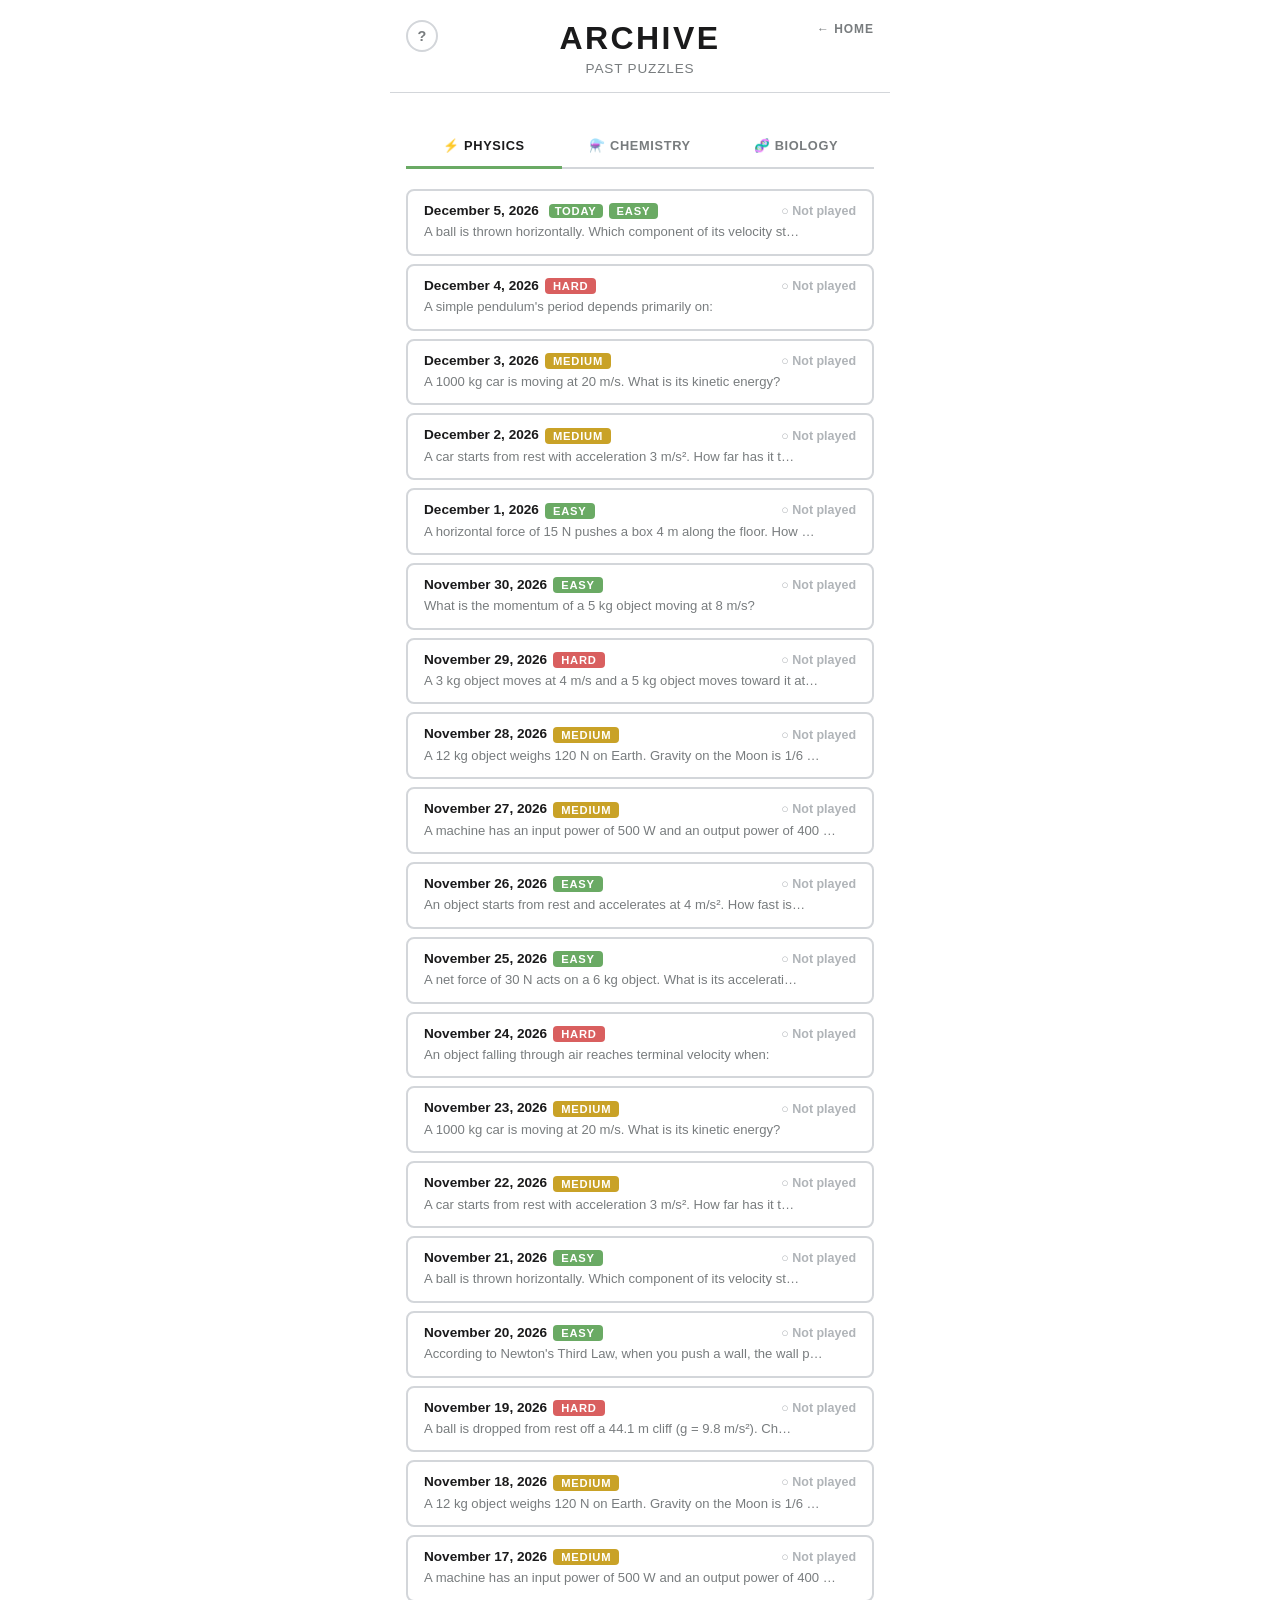
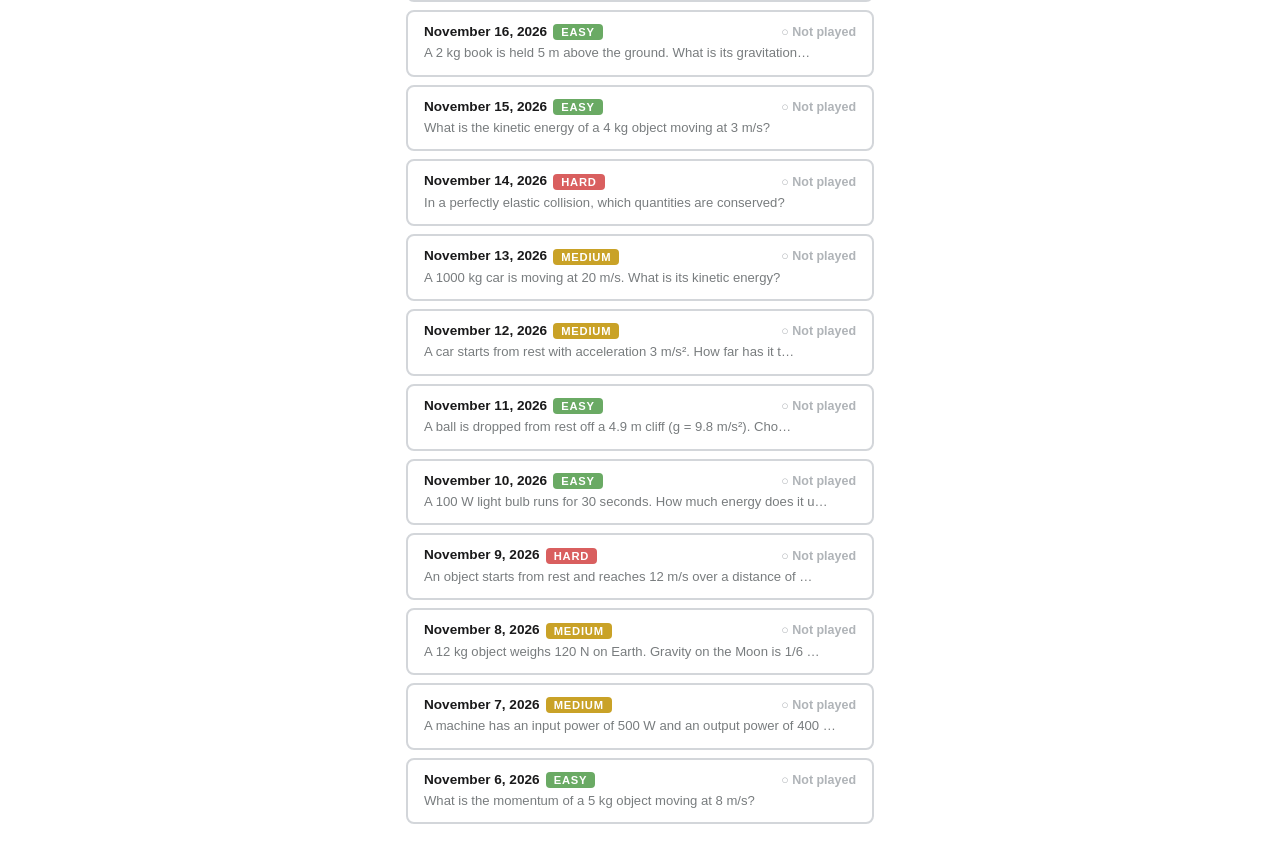
==== archive.html @ 506bbdcb "Initial commit" ====
<!DOCTYPE html>
<html lang="en">
<head>
  <meta charset="UTF-8">
  <meta name="viewport" content="width=device-width, initial-scale=1.0">
  <title>Archive — DailySurdle</title>
  <meta name="description" content="Browse and replay the past 30 days of DailySurdle puzzles across physics, chemistry, and biology.">

  <!-- Open Graph -->
  <meta property="og:type" content="website">
  <meta property="og:url" content="https://dailysurdle.netlify.app/archive.html">
  <meta property="og:title" content="Archive — DailySurdle">
  <meta property="og:description" content="Browse and replay the past 30 days of DailySurdle puzzles across physics, chemistry, and biology.">
  <meta property="og:image" content="https://dailysurdle.netlify.app/og-image.svg">

  <!-- Twitter Card -->
  <meta name="twitter:card" content="summary_large_image">
  <meta name="twitter:title" content="Archive — DailySurdle">
  <meta name="twitter:description" content="Browse and replay the past 30 days of DailySurdle puzzles across physics, chemistry, and biology.">
  <meta name="twitter:image" content="https://dailysurdle.netlify.app/og-image.svg">

  <link rel="icon" href="favicon.svg" type="image/svg+xml">
  <link rel="stylesheet" href="style.css?v=4">
</head>
<body>
  <header>
    <button class="how-to-play-btn" id="htp-btn" aria-label="How to play">?</button>
    <a href="index.html" class="header-archive-link">← Home</a>
    <h1>Archive</h1>
    <p class="subtitle">Past Puzzles</p>
  </header>

  <main>
    <div class="tabs">
      <button class="tab active" data-subject="physics">⚡ Physics</button>
      <button class="tab" data-subject="chemistry">⚗️ Chemistry</button>
      <button class="tab" data-subject="biology">🧬 Biology</button>
    </div>

    <ul id="archive-list" class="archive-list"></ul>
  </main>

  <!-- Replay modal -->
  <div id="puzzle-modal" class="modal-backdrop">
    <div class="modal" role="dialog" aria-modal="true">
      <div class="modal-header">
        <span id="modal-date" class="modal-date-label"></span>
        <button id="modal-close" class="modal-close" aria-label="Close">✕</button>
      </div>
      <p id="question"></p>
      <div id="diagram-area" hidden></div>
      <div id="simulation-area" hidden></div>
      <div id="options"></div>
      <button id="hint-btn" class="hint-btn">Show Hint (1/3)</button>
      <div id="hint-box" class="hint-box" hidden></div>
      <div id="diagram-labels" hidden></div>
      <button id="submit-btn">Submit Answer</button>
      <div id="result" hidden></div>
    </div>
  </div>

  <div id="htp-modal" class="modal-backdrop" role="dialog" aria-modal="true" aria-label="How to play">
    <div class="modal">
      <div class="modal-header">
        <span class="modal-date-label">How to Play</span>
        <button id="htp-close" class="modal-close" aria-label="Close">✕</button>
      </div>
      <div class="htp-section">
        <h3>Daily Puzzles</h3>
        <p>A new physics, chemistry, and biology question unlocks each day at midnight. Solve all three for a full set.</p>
      </div>
      <div class="htp-section">
        <h3>Difficulty</h3>
        <p>Each puzzle is tagged <span class="difficulty-badge difficulty-badge--easy">easy</span>, <span class="difficulty-badge difficulty-badge--medium">medium</span>, or <span class="difficulty-badge difficulty-badge--hard">hard</span> — determined by the date, so it rotates automatically.</p>
      </div>
      <div class="htp-section">
        <h3>Hints</h3>
        <p>Stuck? Use up to 3 progressive hints. Each one narrows in on the answer without giving it away.</p>
      </div>
      <div class="htp-section">
        <h3>Archive</h3>
        <p>Browse and replay the past 30 days of puzzles. Your solved status is saved in your browser.</p>
      </div>
      <div class="htp-section">
        <h3>Example</h3>
        <div class="htp-example">
          <p>What is the chemical formula for water?</p>
          <div class="htp-option">A)  CO₂</div>
          <div class="htp-option htp-option--correct">B)  H₂O ✓</div>
          <div class="htp-option">C)  NaCl</div>
          <div class="htp-option">D)  O₂</div>
        </div>
      </div>
    </div>
  </div>

  <script src="physics-data.js?v=3"></script>
  <script src="chemistry-data.js?v=3"></script>
  <script src="biology-data.js?v=3"></script>
  <script src="archive.js?v=3"></script>
</body>
</html>
---- style.css ----
*, *::before, *::after {
  box-sizing: border-box;
  margin: 0;
  padding: 0;
}

body {
  font-family: 'Clear Sans', 'Helvetica Neue', Arial, sans-serif;
  background: #fff;
  color: #1a1a1b;
  min-height: 100vh;
  display: flex;
  flex-direction: column;
  align-items: center;
}

header {
  position: relative;
  width: 100%;
  max-width: 500px;
  padding: 20px 16px 16px;
  border-bottom: 1px solid #d3d6da;
  text-align: center;
}

h1 {
  font-size: 2rem;
  font-weight: 700;
  letter-spacing: 0.15rem;
  text-transform: uppercase;
}

.subtitle {
  font-size: 0.85rem;
  color: #787c7e;
  margin-top: 4px;
  letter-spacing: 0.05rem;
  text-transform: uppercase;
}

main {
  width: 100%;
  max-width: 500px;
  padding: 32px 16px;
}

.game-container {
  display: flex;
  flex-direction: column;
  gap: 16px;
}

#question {
  font-size: 1.1rem;
  font-weight: 600;
  line-height: 1.5;
  color: #1a1a1b;
}

#options {
  display: flex;
  flex-direction: column;
  gap: 10px;
}

.option-label {
  display: flex;
  align-items: center;
  gap: 12px;
  padding: 14px 18px;
  border: 2px solid #d3d6da;
  border-radius: 8px;
  cursor: pointer;
  font-size: 1rem;
  transition: border-color 0.1s, background 0.1s;
  user-select: none;
}

.option-label:hover {
  border-color: #878a8c;
}

.option-label input[type="radio"] {
  accent-color: #6aaa64;
  width: 18px;
  height: 18px;
  cursor: pointer;
  flex-shrink: 0;
}

.option-label.selected {
  border-color: #6aaa64;
  background: #f0faf0;
}

.option-label.disabled {
  cursor: default;
  opacity: 0.75;
}

.option-label.disabled:hover {
  border-color: #d3d6da;
}

.option-label.disabled.selected {
  border-color: #6aaa64;
}

#submit-btn {
  width: 100%;
  padding: 16px;
  background: #6aaa64;
  color: #fff;
  font-size: 1rem;
  font-weight: 700;
  letter-spacing: 0.05rem;
  border: none;
  border-radius: 8px;
  cursor: pointer;
  transition: background 0.1s;
  text-transform: uppercase;
}

#submit-btn:hover {
  background: #538d4e;
}

#submit-btn:disabled {
  background: #d3d6da;
  cursor: default;
}

#result {
  text-align: center;
  font-size: 1.1rem;
  font-weight: 700;
  padding: 16px;
  border-radius: 8px;
  letter-spacing: 0.03rem;
}

#result.correct {
  background: #f0faf0;
  color: #538d4e;
  border: 2px solid #6aaa64;
}

#result.wrong {
  background: #fafafa;
  color: #787c7e;
  border: 2px solid #d3d6da;
}

#result.solved {
  background: #f0faf0;
  color: #538d4e;
  border: 2px solid #6aaa64;
  display: flex;
  flex-direction: column;
  gap: 4px;
}

.solved-sub {
  font-size: 0.9rem;
  font-weight: 400;
  color: #538d4e;
}

.solved-countdown {
  font-size: 0.8rem;
  font-weight: 400;
  color: #787c7e;
  margin-top: 4px;
}

/* Landing page — wider layout */
body.home-page header,
body.home-page main {
  max-width: 800px;
}

.games-grid {
  display: grid;
  grid-template-columns: repeat(3, 1fr);
  gap: 16px;
}

@media (max-width: 560px) {
  .games-grid {
    grid-template-columns: 1fr;
  }
}

.game-tile {
  display: flex;
  flex-direction: column;
  align-items: center;
  text-align: center;
  gap: 10px;
  padding: 28px 16px 20px;
  border: 2px solid #d3d6da;
  border-radius: 8px;
  transition: border-color 0.1s;
}

.game-tile:hover {
  border-color: #878a8c;
}

.game-tile-icon {
  font-size: 2.4rem;
  line-height: 1;
}

.game-tile-info {
  flex: 1;
}

.game-tile h2 {
  font-size: 0.95rem;
  font-weight: 700;
  letter-spacing: 0.05rem;
  text-transform: uppercase;
}

.game-desc {
  font-size: 0.75rem;
  color: #787c7e;
  margin-top: 4px;
  text-transform: uppercase;
  letter-spacing: 0.04rem;
}

.play-btn {
  display: block;
  width: 100%;
  padding: 10px 0;
  background: #6aaa64;
  color: #fff;
  font-size: 0.9rem;
  font-weight: 700;
  letter-spacing: 0.05rem;
  border-radius: 8px;
  text-decoration: none;
  text-align: center;
  text-transform: uppercase;
  transition: background 0.1s;
}

.play-btn:hover {
  background: #538d4e;
}

.countdown-label {
  margin-top: 28px;
  text-align: center;
  font-size: 0.85rem;
  color: #787c7e;
  letter-spacing: 0.03rem;
}

#countdown {
  font-weight: 700;
  color: #1a1a1b;
}

/* Back link */
.back-link {
  display: inline-block;
  margin-bottom: 20px;
  font-size: 0.85rem;
  color: #787c7e;
  text-decoration: none;
  letter-spacing: 0.03rem;
}

.back-link:hover {
  color: #1a1a1b;
}

/* Header archive link */
.header-archive-link {
  position: absolute;
  top: 22px;
  right: 16px;
  font-size: 0.75rem;
  font-weight: 700;
  letter-spacing: 0.06rem;
  text-transform: uppercase;
  color: #787c7e;
  text-decoration: none;
  transition: color 0.1s;
}

.header-archive-link:hover {
  color: #1a1a1b;
}

/* Archive tabs */
.tabs {
  display: flex;
  border-bottom: 2px solid #d3d6da;
  margin-bottom: 20px;
}

.tab {
  flex: 1;
  padding: 10px 6px;
  background: none;
  border: none;
  border-bottom: 3px solid transparent;
  margin-bottom: -2px;
  font-family: inherit;
  font-size: 0.8rem;
  font-weight: 700;
  letter-spacing: 0.04rem;
  text-transform: uppercase;
  color: #787c7e;
  cursor: pointer;
  transition: color 0.1s;
}

.tab:hover {
  color: #1a1a1b;
}

.tab.active {
  color: #1a1a1b;
  border-bottom-color: #6aaa64;
}

/* Archive list */
.archive-list {
  list-style: none;
  display: flex;
  flex-direction: column;
  gap: 8px;
}

.archive-item {
  padding: 12px 16px;
  border: 2px solid #d3d6da;
  border-radius: 8px;
  cursor: pointer;
  transition: border-color 0.1s;
}

.archive-item:hover {
  border-color: #878a8c;
}

.archive-item--solved {
  border-color: #b8ddb4;
  background: #f8fdf8;
}

.archive-item-meta {
  display: flex;
  justify-content: space-between;
  align-items: center;
  margin-bottom: 4px;
}

.archive-date {
  font-size: 0.85rem;
  font-weight: 700;
  color: #1a1a1b;
}

.archive-today {
  display: inline-block;
  font-size: 0.7rem;
  font-weight: 700;
  text-transform: uppercase;
  letter-spacing: 0.05rem;
  background: #6aaa64;
  color: #fff;
  padding: 1px 6px;
  border-radius: 4px;
  margin-left: 6px;
  vertical-align: middle;
}

.archive-status {
  font-size: 0.78rem;
  font-weight: 600;
  white-space: nowrap;
}

.archive-status--solved {
  color: #538d4e;
}

.archive-status--unsolved {
  color: #b0b4b8;
}

.archive-preview {
  font-size: 0.82rem;
  color: #787c7e;
  line-height: 1.4;
}

/* Modal */
.modal-backdrop {
  display: none;
  position: fixed;
  inset: 0;
  background: rgba(0, 0, 0, 0.45);
  align-items: center;
  justify-content: center;
  z-index: 100;
  padding: 16px;
}

.modal-backdrop.is-open {
  display: flex;
}

.modal {
  background: #fff;
  border-radius: 12px;
  width: 100%;
  max-width: 480px;
  max-height: 90vh;
  overflow-y: auto;
  padding: 24px;
}

.modal-header {
  display: flex;
  justify-content: space-between;
  align-items: center;
  margin-bottom: 20px;
}

.modal-date-label {
  font-size: 0.8rem;
  font-weight: 700;
  color: #787c7e;
  text-transform: uppercase;
  letter-spacing: 0.06rem;
}

.modal-close {
  background: none;
  border: none;
  font-size: 1rem;
  cursor: pointer;
  color: #787c7e;
  padding: 4px 8px;
  border-radius: 4px;
  transition: color 0.1s;
  line-height: 1;
}

.modal-close:hover {
  color: #1a1a1b;
}

/* Diagram area */
#diagram-area {
  border-radius: 10px;
  overflow: hidden;
}

/* Diagram label rows */
#diagram-labels {
  display: flex;
  flex-direction: column;
  gap: 8px;
}

.diagram-label-row {
  display: flex;
  align-items: center;
  gap: 10px;
  padding: 8px 12px;
  border: 2px solid #d3d6da;
  border-radius: 8px;
  transition: border-color 0.15s, background 0.15s;
}

.diagram-label-row.correct {
  border-color: #6aaa64;
  background: #f0faf0;
}

.diagram-label-row.wrong {
  border-color: #e07b7b;
  background: #fff5f5;
}

.diagram-label-num {
  display: flex;
  align-items: center;
  justify-content: center;
  width: 28px;
  height: 28px;
  border-radius: 50%;
  background: #6aaa64;
  color: #fff;
  font-size: 0.85rem;
  font-weight: 700;
  flex-shrink: 0;
}

.diagram-select {
  flex: 1;
  padding: 6px 10px;
  font-family: inherit;
  font-size: 0.92rem;
  color: #1a1a1b;
  border: 1.5px solid #d3d6da;
  border-radius: 6px;
  background: #fff;
  cursor: pointer;
  appearance: auto;
  transition: border-color 0.1s;
}

.diagram-select:focus {
  outline: none;
  border-color: #6aaa64;
}

.diagram-select:disabled {
  background: #f5f5f5;
  cursor: default;
  color: #555;
}

/* Hint button */
.hint-btn[hidden] { display: none; }
.hint-btn {
  width: 100%;
  padding: 11px 16px;
  background: #f7f7f8;
  color: #787c7e;
  font-family: inherit;
  font-size: 0.82rem;
  font-weight: 600;
  border: 1px solid #e8e8ea;
  border-radius: 8px;
  cursor: pointer;
  text-align: center;
  transition: background 0.15s, color 0.15s;
}

.hint-btn:hover:not(:disabled) {
  background: #efefef;
  color: #444;
}

.hint-btn:disabled {
  color: #c0c4c8;
  cursor: default;
}

/* Hint box */
.hint-box[hidden] { display: none; }
.hint-box {
  background: #f7f7f8;
  border-radius: 8px;
  padding: 14px 16px;
  display: flex;
  flex-direction: column;
  gap: 8px;
  font-size: 0.88rem;
  color: #555;
  line-height: 1.6;
}

.hint-box strong {
  color: #333;
}

/* Simulation area */
#simulation-area {
  display: flex;
  flex-direction: column;
  gap: 12px;
}

#simulation-area[hidden] { display: none; }

.sim-controls {
  display: flex;
  align-items: center;
  gap: 10px;
}

.sim-ctrl-label {
  font-size: 0.82rem;
  font-weight: 600;
  color: #787c7e;
  white-space: nowrap;
}

.sim-select {
  padding: 6px 10px;
  font-family: inherit;
  font-size: 0.9rem;
  color: #1a1a1b;
  border: 1.5px solid #d3d6da;
  border-radius: 6px;
  background: #fff;
  cursor: pointer;
  appearance: auto;
  transition: border-color 0.1s;
}

.sim-select:focus {
  outline: none;
  border-color: #6aaa64;
}

.sim-select:disabled {
  background: #f5f5f5;
  cursor: default;
  color: #555;
}

#sim-canvas {
  width: 100%;
  display: block;
  border-radius: 10px;
  overflow: hidden;
}

.sim-predict-row {
  display: flex;
  align-items: center;
  gap: 10px;
  flex-wrap: wrap;
}

.sim-input-wrap {
  display: flex;
  align-items: center;
  gap: 6px;
}

.sim-input {
  width: 90px;
  padding: 8px 10px;
  font-family: inherit;
  font-size: 1rem;
  font-weight: 600;
  color: #1a1a1b;
  border: 2px solid #d3d6da;
  border-radius: 6px;
  text-align: center;
  transition: border-color 0.1s;
}

.sim-input:focus {
  outline: none;
  border-color: #6aaa64;
}

.sim-input:disabled {
  background: #f5f5f5;
  color: #555;
  cursor: default;
}

.sim-unit {
  font-size: 0.85rem;
  color: #787c7e;
}

/* Difficulty badges */
.difficulty-badge {
  display: inline-block;
  padding: 2px 8px;
  border-radius: 4px;
  font-size: 0.7rem;
  font-weight: 700;
  letter-spacing: 0.05rem;
  text-transform: uppercase;
  vertical-align: middle;
  white-space: nowrap;
}

.difficulty-badge--easy   { background: #6aaa64; color: #fff; }
.difficulty-badge--medium { background: #c9a227; color: #fff; }
.difficulty-badge--hard   { background: #d95f5f; color: #fff; }

.game-tile-difficulty {
  margin-top: 2px;
}

.archive-difficulty {
  margin-left: 6px;
}

.modal-difficulty {
  margin-left: 8px;
  vertical-align: middle;
}

/* Learn More */
.learn-more-btn {
  align-self: stretch;
  margin-top: 6px;
  padding: 9px 14px;
  background: none;
  color: #538d4e;
  font-family: inherit;
  font-size: 0.82rem;
  font-weight: 700;
  letter-spacing: 0.04rem;
  border: 1.5px solid #b8ddb4;
  border-radius: 7px;
  cursor: pointer;
  text-align: center;
  transition: background 0.12s, border-color 0.12s;
}

.learn-more-btn:hover {
  background: #f0faf0;
  border-color: #6aaa64;
}

.learn-more-panel {
  margin-top: 4px;
  padding: 14px 16px;
  background: #f8fdf8;
  border: 1.5px solid #b8ddb4;
  border-radius: 8px;
  display: flex;
  flex-direction: column;
  gap: 10px;
  text-align: left;
}

.learn-more-panel[hidden] { display: none; }

.learn-more-panel p {
  font-size: 0.9rem;
  font-weight: 400 !important;
  color: #2a2a2b !important;
  line-height: 1.65;
  text-align: left;
}

.learn-more-link {
  font-size: 0.82rem;
  font-weight: 700;
  color: #538d4e;
  text-decoration: none;
  letter-spacing: 0.02rem;
}

.learn-more-link:hover {
  text-decoration: underline;
}

/* ===== Animations ===== */
@keyframes fadeIn {
  from { opacity: 0; transform: translateY(6px); }
  to   { opacity: 1; transform: translateY(0); }
}

@keyframes slideDown {
  from { opacity: 0; transform: translateY(-8px); }
  to   { opacity: 1; transform: translateY(0); }
}

@keyframes spin {
  to { transform: rotate(360deg); }
}

/* Page fade-in on load */
main {
  animation: fadeIn 0.28s ease;
}

/* Result fade-in when revealed */
#result:not([hidden]) {
  animation: fadeIn 0.22s ease;
}

/* Hint slide-down when revealed */
.hint-box:not([hidden]) {
  animation: slideDown 0.22s ease;
}

/* Archive modal slide-in */
.modal-backdrop.is-open .modal {
  animation: slideDown 0.22s ease;
}

/* ===== Loading spinner ===== */
.spinner {
  display: flex;
  align-items: center;
  justify-content: center;
  padding: 48px 0;
}

.spinner[hidden] { display: none; }

.spinner::after {
  content: '';
  width: 32px;
  height: 32px;
  border: 3px solid #d3d6da;
  border-top-color: #6aaa64;
  border-radius: 50%;
  animation: spin 0.7s linear infinite;
}

/* ===== Error state ===== */
.error-message {
  text-align: center;
  padding: 48px 16px;
  color: #787c7e;
  font-size: 0.92rem;
  line-height: 1.7;
}

.error-message strong {
  display: block;
  color: #1a1a1b;
  font-size: 1rem;
  margin-bottom: 8px;
}

/* ===== Touch targets — min 44px ===== */
.play-btn    { min-height: 44px; display: flex; align-items: center; justify-content: center; }
#submit-btn  { min-height: 44px; }
.option-label { min-height: 44px; }
.tab          { min-height: 44px; }
.modal-close  { min-width: 44px; min-height: 44px; }
.hint-btn     { min-height: 44px; }

/* ===== Mobile improvements ===== */
@media (max-width: 480px) {
  h1 { font-size: 1.55rem; }
  main { padding: 20px 12px; }
  .option-label { padding: 12px 14px; font-size: 0.95rem; }
  #submit-btn { font-size: 0.95rem; }
  .game-tile { padding: 20px 12px 16px; }
  .modal { padding: 18px 16px; }
  .back-link { margin-bottom: 14px; }
}

/* ===== How to Play button ===== */
.how-to-play-btn {
  position: absolute;
  top: 20px;
  left: 16px;
  width: 32px;
  height: 32px;
  background: none;
  border: 2px solid #d3d6da;
  border-radius: 50%;
  font-size: 0.9rem;
  font-weight: 700;
  color: #787c7e;
  cursor: pointer;
  transition: border-color 0.1s, color 0.1s;
  display: flex;
  align-items: center;
  justify-content: center;
  font-family: inherit;
  line-height: 1;
  padding: 0;
}

.how-to-play-btn:hover {
  border-color: #878a8c;
  color: #1a1a1b;
}

/* ===== How to Play modal content ===== */
.htp-section {
  margin-bottom: 18px;
}

.htp-section:last-child {
  margin-bottom: 0;
}

.htp-section h3 {
  font-size: 0.8rem;
  font-weight: 700;
  letter-spacing: 0.05rem;
  text-transform: uppercase;
  color: #1a1a1b;
  margin-bottom: 6px;
}

.htp-section p {
  font-size: 0.88rem;
  color: #555;
  line-height: 1.6;
}

.htp-example {
  background: #f7f7f8;
  border-radius: 8px;
  padding: 12px 14px;
  margin-top: 6px;
}

.htp-example > p {
  font-size: 0.88rem;
  font-weight: 600;
  color: #1a1a1b;
  margin-bottom: 8px;
}

.htp-option {
  font-size: 0.82rem;
  padding: 6px 10px;
  border: 2px solid #d3d6da;
  border-radius: 6px;
  margin-bottom: 5px;
  color: #555;
}

.htp-option--correct {
  border-color: #6aaa64;
  background: #f0faf0;
  color: #538d4e;
  font-weight: 700;
}
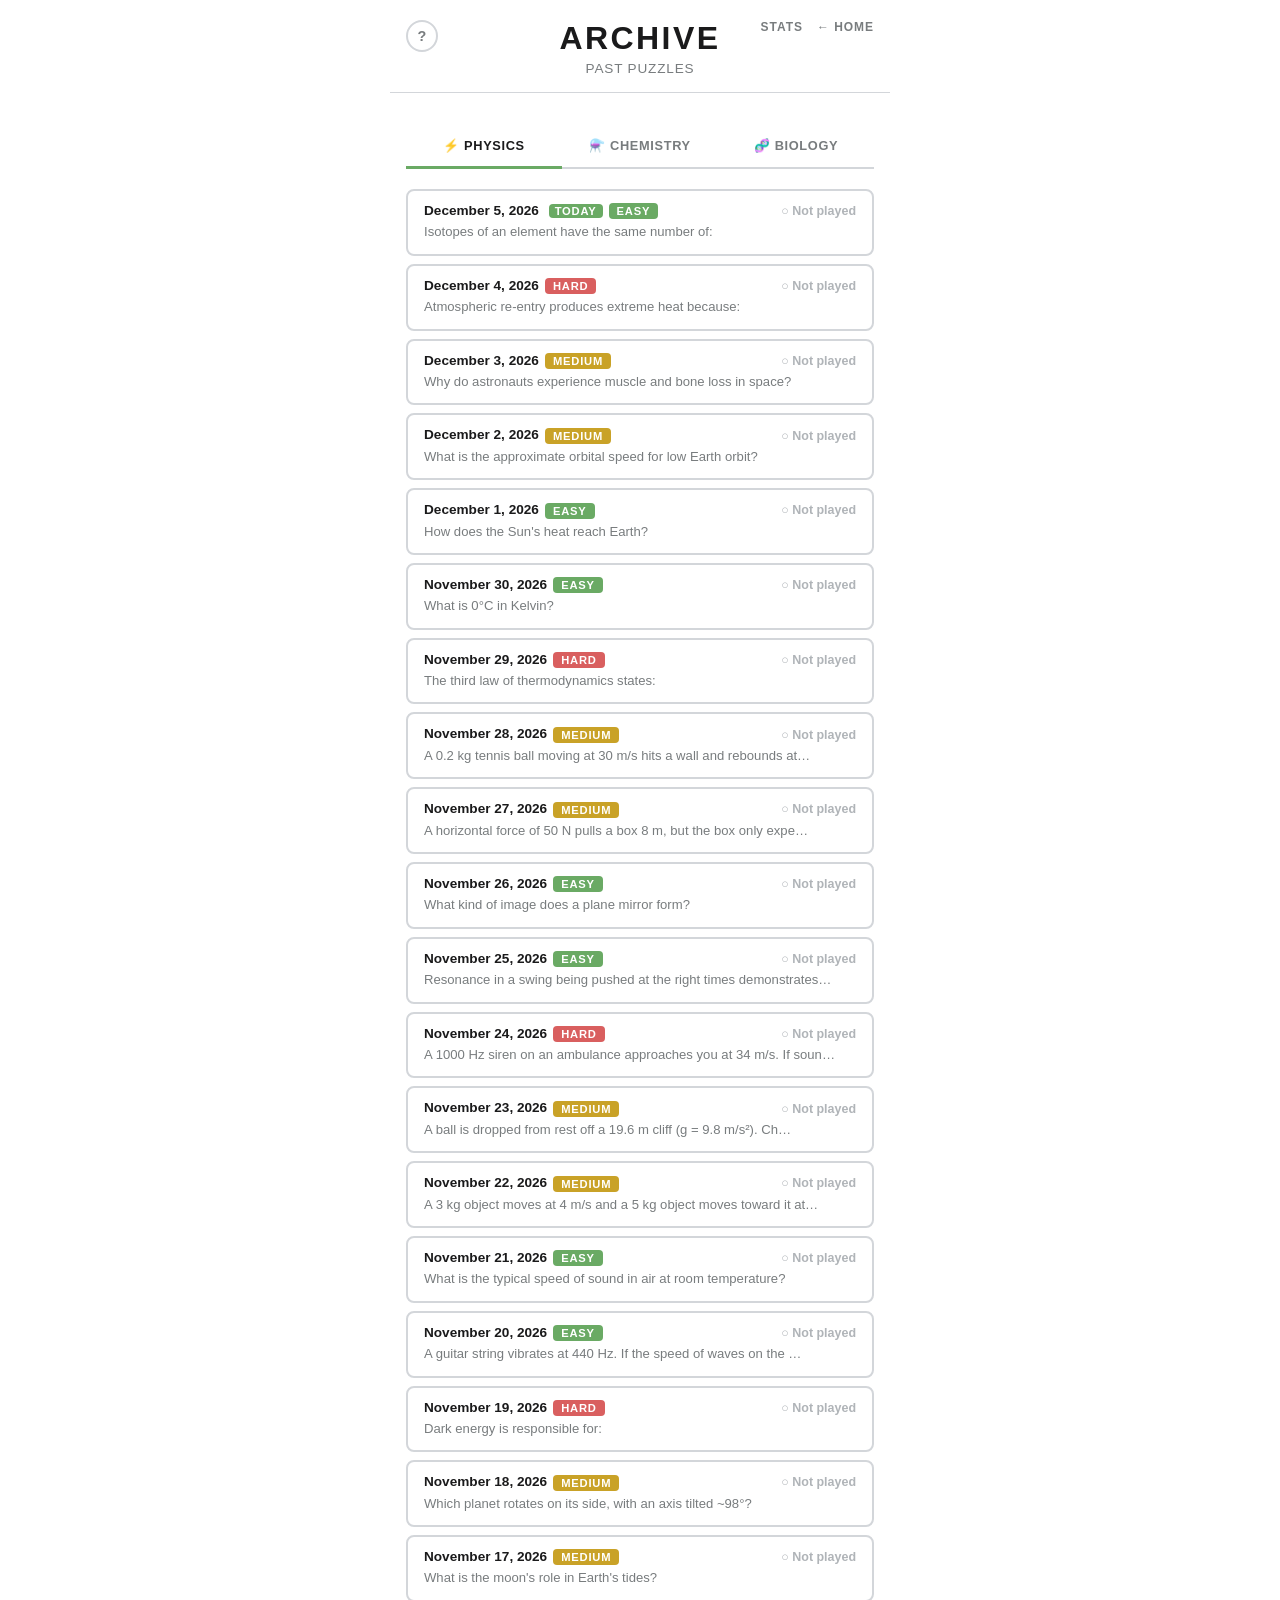
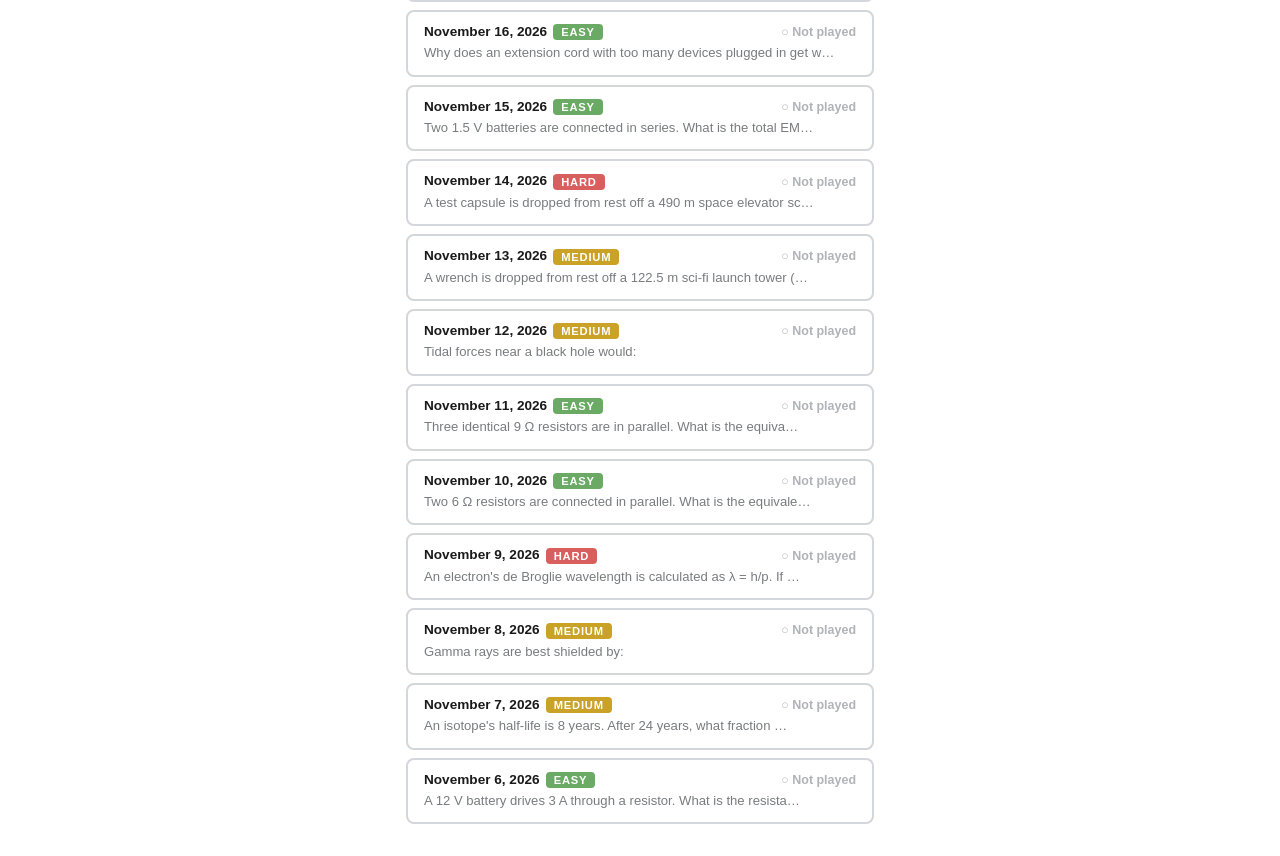
==== commit c1c6b89b: "updated site Co-Authored-By: Claude Sonnet 4.6 <noreply@anthropic.com>" ====
--- a/archive.html
+++ b/archive.html
@@ -20,12 +20,12 @@
   <meta name="twitter:image" content="https://dailysurdle.netlify.app/og-image.svg">
 
   <link rel="icon" href="favicon.svg" type="image/svg+xml">
-  <link rel="stylesheet" href="style.css?v=4">
+  <link rel="stylesheet" href="style.css?v=5">
 </head>
 <body>
   <header>
     <button class="how-to-play-btn" id="htp-btn" aria-label="How to play">?</button>
-    <a href="index.html" class="header-archive-link">← Home</a>
+    <nav class="header-nav"><a href="stats.html" class="header-nav-link">Stats</a><a href="index.html" class="header-nav-link">← Home</a></nav>
     <h1>Archive</h1>
     <p class="subtitle">Past Puzzles</p>
   </header>
@@ -94,9 +94,9 @@
     </div>
   </div>
 
-  <script src="physics-data.js?v=3"></script>
-  <script src="chemistry-data.js?v=3"></script>
-  <script src="biology-data.js?v=3"></script>
-  <script src="archive.js?v=3"></script>
+  <script src="physics-data.js?v=5"></script>
+  <script src="chemistry-data.js?v=6"></script>
+  <script src="biology-data.js?v=5"></script>
+  <script src="archive.js?v=4"></script>
 </body>
 </html>
--- a/style.css
+++ b/style.css
@@ -278,7 +278,7 @@
   color: #1a1a1b;
 }
 
-/* Header archive link */
+/* Header archive link (legacy — kept for archive's ← Home) */
 .header-archive-link {
   position: absolute;
   top: 22px;
@@ -294,6 +294,386 @@
 
 .header-archive-link:hover {
   color: #1a1a1b;
+}
+
+/* Header nav (Stats + Archive / Stats + Home) */
+.header-nav {
+  position: absolute;
+  top: 20px;
+  right: 16px;
+  display: flex;
+  align-items: center;
+  gap: 14px;
+}
+
+.header-nav-link {
+  font-size: 0.75rem;
+  font-weight: 700;
+  letter-spacing: 0.06rem;
+  text-transform: uppercase;
+  color: #787c7e;
+  text-decoration: none;
+  transition: color 0.1s;
+  white-space: nowrap;
+}
+
+.header-nav-link:hover {
+  color: #1a1a1b;
+}
+
+/* ===== Streak Banner ===== */
+.streak-banner {
+  margin-bottom: 20px;
+  border-radius: 10px;
+  border: 1.5px solid #e8e8ea;
+  background: #fafafa;
+  padding: 10px 16px;
+  transition: border-color 0.2s, background 0.2s;
+}
+
+.streak-banner[hidden] { display: none; }
+
+.streak-banner.has-streak {
+  border-color: #ffd54f;
+  background: #fffdf0;
+}
+
+.streak-banner.at-risk {
+  border-color: #ffb300;
+  background: #fff8e1;
+  animation: streak-pulse 2.2s ease infinite;
+}
+
+@keyframes streak-pulse {
+  0%, 100% { box-shadow: 0 0 0 0 rgba(255, 179, 0, 0.18); }
+  50%       { box-shadow: 0 0 0 6px rgba(255, 179, 0, 0); }
+}
+
+.streak-banner-inner {
+  display: flex;
+  align-items: center;
+  justify-content: center;
+  gap: 16px;
+}
+
+.streak-item {
+  display: flex;
+  align-items: center;
+  gap: 7px;
+}
+
+.streak-flame,
+.streak-trophy {
+  font-size: 1.3rem;
+  line-height: 1;
+}
+
+.streak-flame.is-burning {
+  animation: flame-flicker 1.6s ease-in-out infinite;
+  display: inline-block;
+}
+
+@keyframes flame-flicker {
+  0%, 100% { transform: scale(1) rotate(-2deg);  }
+  25%       { transform: scale(1.12) rotate(2deg); }
+  50%       { transform: scale(1.05) rotate(-1deg);}
+  75%       { transform: scale(1.1) rotate(1.5deg);}
+}
+
+.streak-text {
+  display: flex;
+  flex-direction: column;
+  line-height: 1.2;
+}
+
+.streak-text strong {
+  font-size: 1.1rem;
+  font-weight: 800;
+  color: #1a1a1b;
+}
+
+.streak-label {
+  font-size: 0.65rem;
+  font-weight: 600;
+  letter-spacing: 0.05em;
+  text-transform: uppercase;
+  color: #787c7e;
+}
+
+.streak-divider {
+  color: #d3d6da;
+  font-size: 1.1rem;
+}
+
+/* ===== Stats page ===== */
+body.stats-page header,
+body.stats-page main {
+  max-width: 500px;
+}
+
+/* Header back link for stats page */
+.header-back-link {
+  position: absolute;
+  top: 22px;
+  left: 16px;
+  font-size: 0.75rem;
+  font-weight: 700;
+  letter-spacing: 0.04rem;
+  text-transform: uppercase;
+  color: #787c7e;
+  text-decoration: none;
+  transition: color 0.1s;
+}
+
+.header-back-link:hover { color: #1a1a1b; }
+
+/* Streak cards */
+.stats-streak-row {
+  display: grid;
+  grid-template-columns: 1fr 1fr;
+  gap: 12px;
+  margin-bottom: 16px;
+}
+
+.stats-streak-card {
+  display: flex;
+  flex-direction: column;
+  align-items: center;
+  justify-content: center;
+  gap: 4px;
+  padding: 20px 12px 16px;
+  border: 2px solid #d3d6da;
+  border-radius: 10px;
+  text-align: center;
+  background: #fafafa;
+}
+
+.stats-streak-card--current {
+  border-color: #ffd54f;
+  background: #fffdf0;
+}
+
+.stats-streak-icon {
+  font-size: 1.8rem;
+  line-height: 1;
+}
+
+.stats-streak-icon.is-active {
+  animation: flame-flicker 1.6s ease-in-out infinite;
+  display: inline-block;
+}
+
+.stats-streak-num {
+  font-size: 2.4rem;
+  font-weight: 800;
+  color: #1a1a1b;
+  line-height: 1;
+}
+
+.stats-streak-lbl {
+  font-size: 0.65rem;
+  font-weight: 700;
+  letter-spacing: 0.06em;
+  text-transform: uppercase;
+  color: #787c7e;
+  margin-top: 2px;
+}
+
+.streak-at-risk {
+  font-size: 0.7rem;
+  font-weight: 600;
+  color: #e65100;
+  margin-top: 4px;
+  text-align: center;
+}
+
+/* Summary grid */
+.stats-summary-grid {
+  display: grid;
+  grid-template-columns: 1fr 1fr;
+  gap: 12px;
+  margin-bottom: 24px;
+}
+
+.stat-card {
+  padding: 18px 14px 14px;
+  border: 2px solid #d3d6da;
+  border-radius: 10px;
+  text-align: center;
+  background: #fafafa;
+}
+
+.stat-card--wide {
+  grid-column: 1 / -1;
+  padding: 14px 14px;
+}
+
+.stat-card-num {
+  font-size: 2rem;
+  font-weight: 800;
+  color: #1a1a1b;
+  line-height: 1.1;
+}
+
+.stat-card-num--fav {
+  font-size: 1.2rem;
+}
+
+.stat-card-lbl {
+  font-size: 0.65rem;
+  font-weight: 700;
+  letter-spacing: 0.06em;
+  text-transform: uppercase;
+  color: #787c7e;
+  margin-top: 4px;
+}
+
+/* Stats sections */
+.stats-section {
+  margin-bottom: 24px;
+}
+
+.stats-section-title {
+  font-size: 0.72rem;
+  font-weight: 700;
+  letter-spacing: 0.08em;
+  text-transform: uppercase;
+  color: #787c7e;
+  margin-bottom: 10px;
+  border-bottom: 1px solid #e8e8ea;
+  padding-bottom: 6px;
+}
+
+/* Bar rows */
+.stat-bars {
+  display: flex;
+  flex-direction: column;
+  gap: 8px;
+}
+
+.stat-bar-row {
+  display: grid;
+  grid-template-columns: 100px 1fr 36px;
+  align-items: center;
+  gap: 10px;
+}
+
+.stat-bar-label {
+  font-size: 0.82rem;
+  font-weight: 600;
+  color: #1a1a1b;
+  white-space: nowrap;
+  overflow: hidden;
+  text-overflow: ellipsis;
+}
+
+.stat-bar-track {
+  height: 22px;
+  background: #f0f0f2;
+  border-radius: 4px;
+  overflow: hidden;
+}
+
+.stat-bar-fill {
+  height: 100%;
+  border-radius: 4px;
+  width: 0;
+  transition: width 0.55s cubic-bezier(0.22, 0.61, 0.36, 1);
+  min-width: 0;
+}
+
+.stat-bar-value {
+  font-size: 0.82rem;
+  font-weight: 700;
+  color: #1a1a1b;
+  text-align: right;
+}
+
+/* Reset section */
+.stats-reset-wrap {
+  margin-top: 8px;
+  padding-top: 20px;
+  border-top: 1px solid #e8e8ea;
+  text-align: center;
+}
+
+.stats-reset-btn {
+  background: none;
+  border: 1.5px solid #d3d6da;
+  border-radius: 8px;
+  padding: 10px 20px;
+  font-family: inherit;
+  font-size: 0.82rem;
+  font-weight: 600;
+  color: #787c7e;
+  cursor: pointer;
+  letter-spacing: 0.02em;
+  transition: border-color 0.1s, color 0.1s;
+}
+
+.stats-reset-btn:hover {
+  border-color: #d95f5f;
+  color: #d95f5f;
+}
+
+.stats-reset-confirm {
+  margin-top: 14px;
+  padding: 16px;
+  background: #fff5f5;
+  border: 1.5px solid #f5c0c0;
+  border-radius: 10px;
+  text-align: left;
+}
+
+.stats-reset-confirm p {
+  font-size: 0.85rem;
+  color: #555;
+  margin-bottom: 12px;
+  line-height: 1.5;
+}
+
+.stats-reset-confirm-btns {
+  display: flex;
+  gap: 10px;
+}
+
+.stats-reset-cancel-btn {
+  flex: 1;
+  padding: 10px;
+  background: #fff;
+  border: 1.5px solid #d3d6da;
+  border-radius: 7px;
+  font-family: inherit;
+  font-size: 0.82rem;
+  font-weight: 600;
+  color: #555;
+  cursor: pointer;
+  transition: border-color 0.1s;
+}
+
+.stats-reset-cancel-btn:hover { border-color: #878a8c; }
+
+.stats-reset-destroy-btn {
+  flex: 1;
+  padding: 10px;
+  background: #d95f5f;
+  border: none;
+  border-radius: 7px;
+  font-family: inherit;
+  font-size: 0.82rem;
+  font-weight: 700;
+  color: #fff;
+  cursor: pointer;
+  transition: background 0.1s;
+}
+
+.stats-reset-destroy-btn:hover { background: #c04040; }
+
+@media (max-width: 480px) {
+  .stats-streak-row    { grid-template-columns: 1fr 1fr; gap: 10px; }
+  .stats-summary-grid  { grid-template-columns: 1fr 1fr; gap: 10px; }
+  .stat-bar-row        { grid-template-columns: 82px 1fr 30px; }
+  .stat-bar-label      { font-size: 0.76rem; }
 }
 
 /* Archive tabs */
@@ -391,6 +771,10 @@
   color: #538d4e;
 }
 
+.archive-status--inprogress {
+  color: #c9a227;
+}
+
 .archive-status--unsolved {
   color: #b0b4b8;
 }
@@ -683,12 +1067,32 @@
   white-space: nowrap;
 }
 
-.difficulty-badge--easy   { background: #6aaa64; color: #fff; }
-.difficulty-badge--medium { background: #c9a227; color: #fff; }
-.difficulty-badge--hard   { background: #d95f5f; color: #fff; }
+.difficulty-badge--beginner { background: #2196f3; color: #fff; }
+.difficulty-badge--easy     { background: #6aaa64; color: #fff; }
+.difficulty-badge--medium   { background: #c9a227; color: #fff; }
+.difficulty-badge--hard     { background: #d95f5f; color: #fff; }
 
 .game-tile-difficulty {
-  margin-top: 2px;
+  margin-top: 4px;
+}
+
+.tile-solved-check {
+  display: inline-block;
+  margin-left: 4px;
+  color: #538d4e;
+  font-weight: 700;
+}
+
+.tile-choose-level {
+  display: inline-block;
+  padding: 2px 8px;
+  border-radius: 6px;
+  font-size: 0.72rem;
+  font-weight: 600;
+  letter-spacing: 0.03em;
+  background: #f0f0f2;
+  color: #787c7e;
+  border: 1px dashed #c8c8cc;
 }
 
 .archive-difficulty {
@@ -928,3 +1332,143 @@
   color: #538d4e;
   font-weight: 700;
 }
+
+/* ---- Difficulty Selector ---- */
+.diff-selector-backdrop {
+  display: none;
+  position: fixed;
+  inset: 0;
+  background: rgba(10, 10, 12, 0.72);
+  align-items: center;
+  justify-content: center;
+  z-index: 200;
+  padding: 16px;
+}
+
+.diff-selector-backdrop.is-open {
+  display: flex;
+}
+
+.diff-selector-panel {
+  background: #fff;
+  border-radius: 16px;
+  width: 100%;
+  max-width: 400px;
+  padding: 28px 24px 20px;
+  box-shadow: 0 20px 60px rgba(0, 0, 0, 0.35);
+  animation: fadeIn 0.2s ease;
+}
+
+.diff-selector-header {
+  display: flex;
+  justify-content: space-between;
+  align-items: center;
+  margin-bottom: 4px;
+}
+
+.diff-selector-title {
+  font-size: 1.35rem;
+  font-weight: 800;
+  color: #1a1a1b;
+  margin: 0;
+  letter-spacing: -0.02em;
+}
+
+.diff-selector-close {
+  display: flex;
+  align-items: center;
+  justify-content: center;
+  width: 32px;
+  height: 32px;
+  border-radius: 8px;
+  background: #f0f0f2;
+  color: #555;
+  font-size: 1rem;
+  font-weight: 700;
+  text-decoration: none;
+  transition: background 0.12s, color 0.12s;
+  flex-shrink: 0;
+}
+
+.diff-selector-close:hover {
+  background: #e0e0e3;
+  color: #1a1a1b;
+}
+
+.diff-selector-sub {
+  font-size: 0.8rem;
+  color: #999;
+  margin: 0 0 18px;
+}
+
+.diff-selector-buttons {
+  display: flex;
+  flex-direction: column;
+  gap: 10px;
+}
+
+.diff-btn {
+  display: flex;
+  align-items: center;
+  gap: 14px;
+  width: 100%;
+  padding: 15px 18px;
+  border: none;
+  border-radius: 10px;
+  cursor: pointer;
+  color: #fff;
+  text-align: left;
+  border-left: 5px solid rgba(255, 255, 255, 0.3);
+  transition: transform 0.1s ease, filter 0.1s ease, box-shadow 0.1s ease;
+  box-shadow: 0 2px 8px rgba(0, 0, 0, 0.15);
+}
+
+.diff-btn:hover {
+  transform: translateX(4px);
+  filter: brightness(1.07);
+  box-shadow: 0 4px 14px rgba(0, 0, 0, 0.22);
+}
+
+.diff-btn:active {
+  transform: translateX(2px);
+  filter: brightness(0.97);
+}
+
+.diff-btn--beginner { background: linear-gradient(135deg, #1e88e5, #42a5f5); }
+.diff-btn--easy     { background: linear-gradient(135deg, #2e7d32, #43a047); }
+.diff-btn--medium   { background: linear-gradient(135deg, #e65100, #fb8c00); }
+.diff-btn--hard     { background: linear-gradient(135deg, #b71c1c, #e53935); }
+
+.diff-btn-name {
+  font-size: 0.95rem;
+  font-weight: 800;
+  flex: 1;
+  text-transform: uppercase;
+  letter-spacing: 0.06em;
+}
+
+.diff-btn-stars {
+  font-size: 0.8rem;
+  letter-spacing: 0.05em;
+  opacity: 0.88;
+  flex-shrink: 0;
+}
+
+.diff-btn-desc {
+  display: block;
+  font-size: 0.72rem;
+  opacity: 0.82;
+  font-weight: 400;
+  letter-spacing: 0.01em;
+  margin-top: 1px;
+}
+
+@media (max-width: 480px) {
+  .diff-selector-panel {
+    padding: 22px 18px 16px;
+  }
+
+  .diff-btn {
+    padding: 13px 15px;
+  }
+}
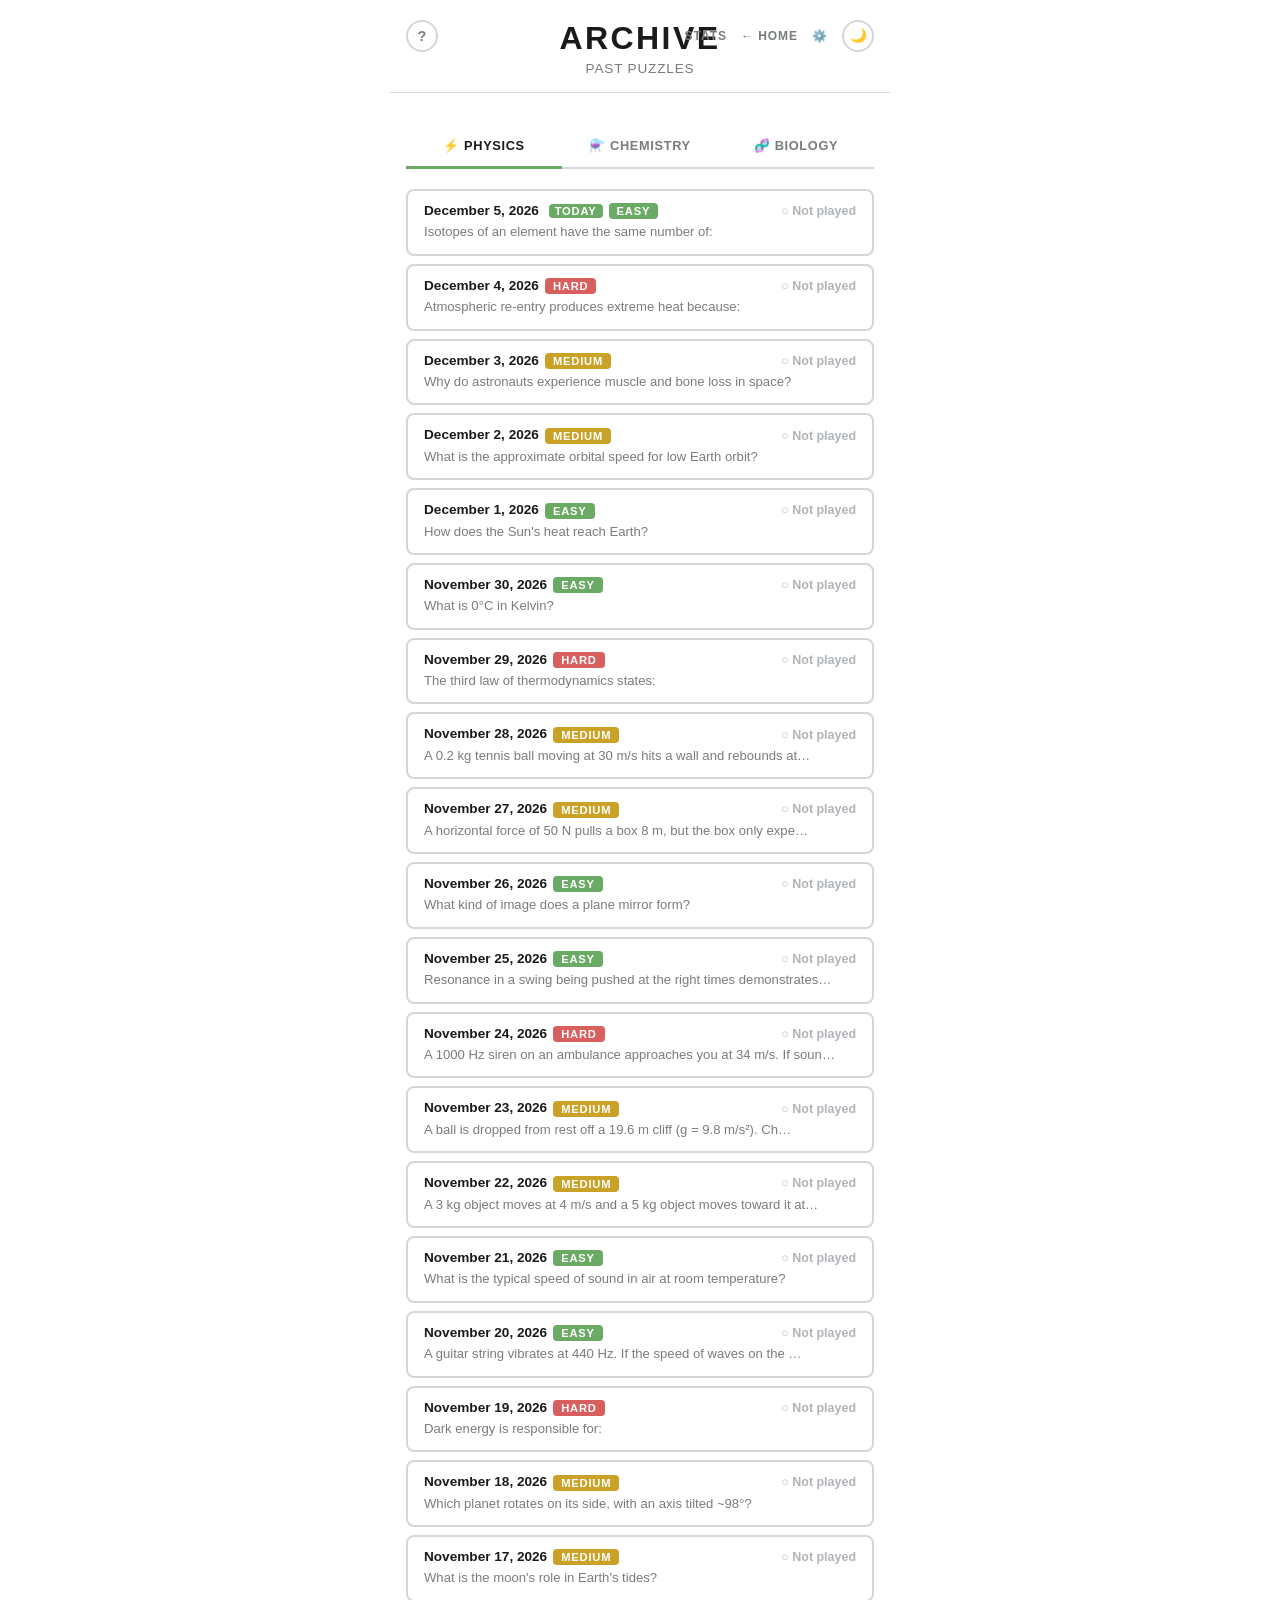
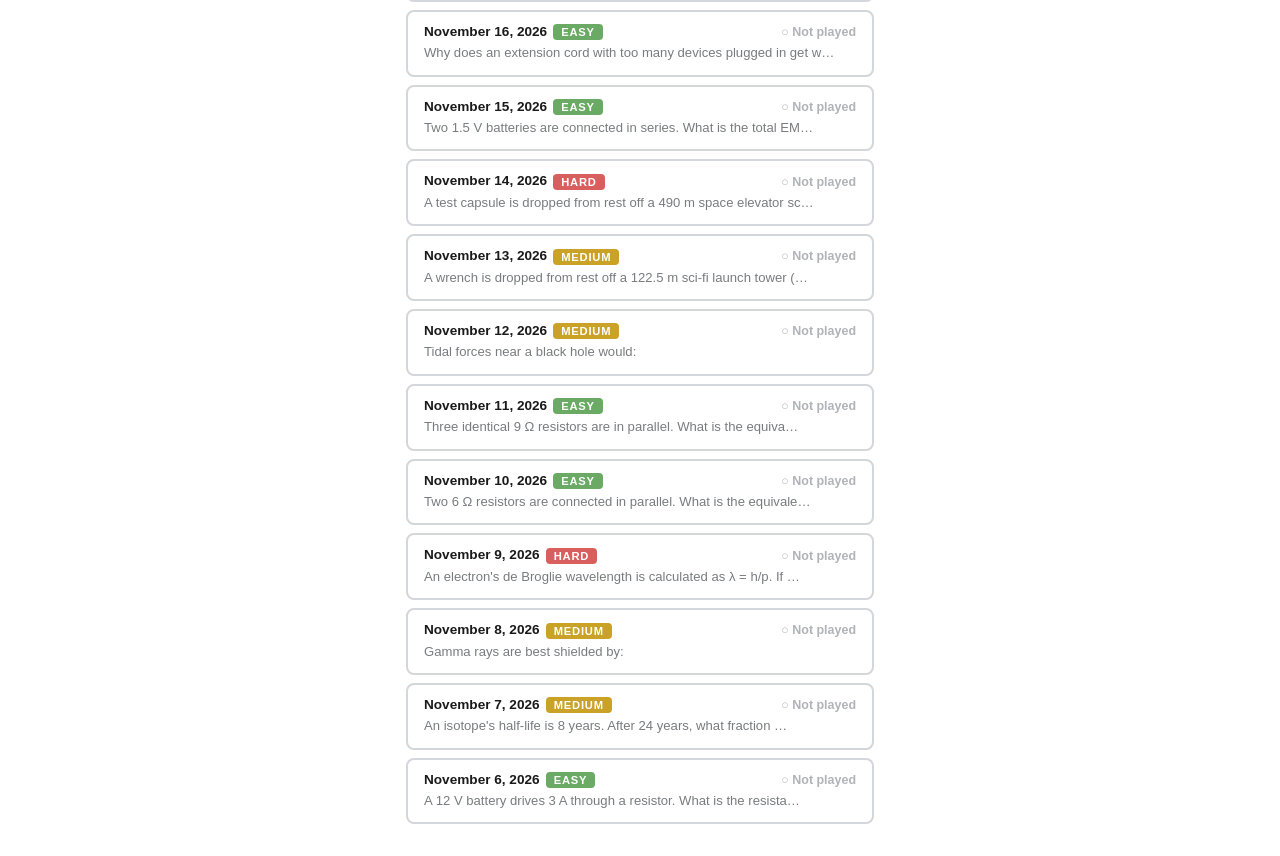
==== commit a030674e: "Add dark mode, colour themes, font size & settings page - New settings.html page with three customis" ====
--- a/archive.html
+++ b/archive.html
@@ -20,12 +20,14 @@
   <meta name="twitter:image" content="https://dailysurdle.netlify.app/og-image.svg">
 
   <link rel="icon" href="favicon.svg" type="image/svg+xml">
-  <link rel="stylesheet" href="style.css?v=5">
+  <!-- Anti-FOUC: apply saved prefs before first paint -->
+  <script>!function(){try{var p=JSON.parse(localStorage.getItem('surdle_prefs')||'{}');var h=document.documentElement;if(p.theme==='dark')h.setAttribute('data-theme','dark');if(p.colorTheme&&p.colorTheme!=='default')h.setAttribute('data-color',p.colorTheme);if(p.fontSize&&p.fontSize!=='medium')h.setAttribute('data-font',p.fontSize)}catch(e){}}()</script>
+  <link rel="stylesheet" href="style.css?v=10">
 </head>
 <body>
   <header>
     <button class="how-to-play-btn" id="htp-btn" aria-label="How to play">?</button>
-    <nav class="header-nav"><a href="stats.html" class="header-nav-link">Stats</a><a href="index.html" class="header-nav-link">← Home</a></nav>
+    <nav class="header-nav"><a href="stats.html" class="header-nav-link">Stats</a><a href="index.html" class="header-nav-link">← Home</a><a href="settings.html" class="header-nav-link" aria-label="Settings">⚙️</a><button class="theme-toggle" id="theme-toggle" aria-label="Toggle dark mode">🌙</button></nav>
     <h1>Archive</h1>
     <p class="subtitle">Past Puzzles</p>
   </header>
@@ -98,5 +100,6 @@
   <script src="chemistry-data.js?v=6"></script>
   <script src="biology-data.js?v=5"></script>
   <script src="archive.js?v=4"></script>
+  <script src="preferences.js?v=1"></script>
 </body>
 </html>
--- a/style.css
+++ b/style.css
@@ -676,6 +676,247 @@
   .stat-bar-label      { font-size: 0.76rem; }
 }
 
+/* ===== Solve Timer Badge ===== */
+.timer-wrap {
+  display: flex;
+  align-items: center;
+  justify-content: flex-end;
+  gap: 7px;
+  padding: 6px 2px 2px;
+  font-size: 0.88rem;
+  font-weight: 700;
+  color: #555;
+  letter-spacing: 0.03em;
+  transition: color 0.2s;
+}
+
+.timer-wrap[hidden] { display: none; }
+
+.timer-icon { font-size: 1rem; line-height: 1; }
+
+#solve-timer {
+  font-variant-numeric: tabular-nums;
+  min-width: 38px;
+}
+
+.timer-done { color: #6aaa64; }
+
+/* ===== Daily Leaderboard ===== */
+.daily-lb {
+  border-top: 2px solid #e8e8ea;
+  margin-top: 8px;
+  padding-top: 18px;
+}
+
+.daily-lb[hidden] { display: none; }
+
+/* Name entry */
+.lb-name-entry {
+  background: #f7f7f8;
+  border: 1.5px solid #e8e8ea;
+  border-radius: 10px;
+  padding: 16px;
+  margin-bottom: 14px;
+}
+
+.lb-your-time-row {
+  display: flex;
+  align-items: baseline;
+  gap: 8px;
+  margin-bottom: 12px;
+}
+
+.lb-your-time-label {
+  font-size: 0.85rem;
+  color: #555;
+}
+
+.lb-your-time-val {
+  font-size: 1.5rem;
+  font-weight: 800;
+  color: #1a1a1b;
+  letter-spacing: -0.02em;
+}
+
+.lb-name-form {
+  display: flex;
+  gap: 8px;
+  margin-bottom: 8px;
+}
+
+.lb-name-input {
+  flex: 1;
+  padding: 10px 12px;
+  font-family: inherit;
+  font-size: 0.92rem;
+  color: #1a1a1b;
+  border: 2px solid #d3d6da;
+  border-radius: 7px;
+  background: #fff;
+  outline: none;
+  transition: border-color 0.1s;
+}
+
+.lb-name-input:focus { border-color: #6aaa64; }
+
+.lb-name-submit-btn {
+  padding: 10px 16px;
+  background: #6aaa64;
+  color: #fff;
+  font-family: inherit;
+  font-size: 0.85rem;
+  font-weight: 700;
+  border: none;
+  border-radius: 7px;
+  cursor: pointer;
+  white-space: nowrap;
+  transition: background 0.1s;
+}
+
+.lb-name-submit-btn:hover { background: #538d4e; }
+
+.lb-skip-btn {
+  background: none;
+  border: none;
+  font-family: inherit;
+  font-size: 0.78rem;
+  color: #787c7e;
+  cursor: pointer;
+  padding: 2px 0;
+  text-decoration: underline;
+  text-underline-offset: 2px;
+}
+
+.lb-skip-btn:hover { color: #555; }
+
+/* Rank badge */
+.lb-rank-badge {
+  text-align: center;
+  padding: 10px 16px;
+  background: #fffdf0;
+  border: 2px solid #ffd54f;
+  border-radius: 8px;
+  font-size: 0.95rem;
+  font-weight: 700;
+  color: #1a1a1b;
+  margin-bottom: 12px;
+  animation: fadeIn 0.25s ease;
+}
+
+.lb-rank-badge[hidden] { display: none; }
+
+/* Table header row */
+.lb-table-header {
+  display: flex;
+  align-items: center;
+  justify-content: space-between;
+  margin-bottom: 8px;
+}
+
+.lb-title {
+  font-size: 0.78rem;
+  font-weight: 700;
+  letter-spacing: 0.06em;
+  text-transform: uppercase;
+  color: #555;
+}
+
+.lb-note {
+  font-size: 0.68rem;
+  color: #b0b4b8;
+  font-style: italic;
+}
+
+.lb-device-note {
+  font-size: 0.75rem;
+  color: #b0b4b8;
+  font-style: italic;
+  margin-bottom: 10px;
+}
+
+/* Leaderboard table */
+.lb-table {
+  width: 100%;
+  border-collapse: collapse;
+  font-size: 0.83rem;
+}
+
+.lb-table th {
+  text-align: left;
+  padding: 6px 8px;
+  font-size: 0.68rem;
+  font-weight: 700;
+  letter-spacing: 0.05em;
+  text-transform: uppercase;
+  color: #787c7e;
+  border-bottom: 2px solid #e8e8ea;
+}
+
+.lb-table td {
+  padding: 9px 8px;
+  border-bottom: 1px solid #f0f0f2;
+  vertical-align: middle;
+}
+
+.lb-table tbody tr:last-child td { border-bottom: none; }
+
+.lb-table tbody tr:hover { background: #fafafa; }
+
+.lb-row--me { background: #fffdf0 !important; font-weight: 700; }
+.lb-row--me td { border-bottom-color: #ffd54f; }
+
+.lb-rank-cell  { width: 44px; font-size: 1rem; text-align: center; }
+.lb-name-cell  { font-weight: 600; color: #1a1a1b; }
+.lb-time-cell  { font-variant-numeric: tabular-nums; font-weight: 700;
+                  color: #538d4e; white-space: nowrap; }
+.lb-diff-cell  { text-align: right; }
+
+.lb-empty {
+  text-align: center;
+  color: #b0b4b8;
+  font-style: italic;
+  padding: 20px 8px !important;
+}
+
+/* All-time leaderboard tabs */
+.lb-tabs {
+  display: flex;
+  gap: 4px;
+  margin-bottom: 12px;
+  flex-wrap: wrap;
+}
+
+.lb-tab {
+  padding: 6px 14px;
+  background: #f0f0f2;
+  border: 1.5px solid #e0e0e3;
+  border-radius: 20px;
+  font-family: inherit;
+  font-size: 0.75rem;
+  font-weight: 700;
+  letter-spacing: 0.04em;
+  text-transform: uppercase;
+  color: #787c7e;
+  cursor: pointer;
+  transition: background 0.1s, color 0.1s, border-color 0.1s;
+}
+
+.lb-tab:hover { background: #e8e8ea; color: #555; }
+
+.lb-tab--active {
+  background: #1a1a1b;
+  border-color: #1a1a1b;
+  color: #fff;
+}
+
+.lb-table--alltime .lb-name-cell { font-weight: 400; }
+
+@media (max-width: 480px) {
+  .lb-name-form { flex-wrap: wrap; }
+  .lb-name-input { min-width: 0; }
+  .lb-name-submit-btn { width: 100%; }
+}
+
 /* Archive tabs */
 .tabs {
   display: flex;
@@ -1161,6 +1402,36 @@
   text-decoration: underline;
 }
 
+/* ===== Share button ===== */
+.share-btn {
+  display: block;
+  width: 100%;
+  margin-top: 14px;
+  padding: 13px 20px;
+  background: #1a1a2e;
+  color: #fff;
+  font-size: 1rem;
+  font-weight: 700;
+  border: none;
+  border-radius: 8px;
+  cursor: pointer;
+  letter-spacing: 0.03em;
+  transition: background 0.15s, transform 0.1s;
+}
+.share-btn:hover {
+  background: #16213e;
+  transform: translateY(-1px);
+}
+.share-btn:active {
+  transform: translateY(0);
+}
+.share-btn--copied {
+  background: #538d4e !important;
+}
+.share-btn--error {
+  background: #c0392b !important;
+}
+
 /* ===== Animations ===== */
 @keyframes fadeIn {
   from { opacity: 0; transform: translateY(6px); }
@@ -1472,3 +1743,1528 @@
     padding: 13px 15px;
   }
 }
+
+
+/* =====================================================
+   TIMED CHALLENGE
+   ===================================================== */
+
+/* Page base */
+.challenge-page {
+  min-height: 100vh;
+  background: #0d0d14;
+  color: #f0f0f2;
+  display: flex;
+  flex-direction: column;
+}
+
+/* Header bar */
+.challenge-header-bar {
+  display: flex;
+  align-items: center;
+  justify-content: space-between;
+  padding: 14px 20px;
+  background: #16161f;
+  border-bottom: 1px solid #2a2a3a;
+  position: sticky;
+  top: 0;
+  z-index: 10;
+}
+
+.challenge-back-link {
+  color: #888;
+  font-size: 0.85rem;
+  font-weight: 600;
+  text-decoration: none;
+  letter-spacing: 0.02em;
+}
+.challenge-back-link:hover { color: #ccc; }
+
+/* Live stats (timer + score in header) */
+.challenge-live-stats {
+  display: flex;
+  align-items: center;
+  gap: 18px;
+}
+.challenge-live-stats[hidden] { display: none; }
+
+.challenge-timer {
+  font-size: 1.5rem;
+  font-weight: 800;
+  font-variant-numeric: tabular-nums;
+  color: #f0f0f2;
+  letter-spacing: 0.02em;
+  transition: color 0.3s;
+}
+.challenge-timer--warning { color: #f5a623; }
+.challenge-timer--danger  { color: #e05555; animation: timer-pulse 0.6s ease-in-out infinite alternate; }
+
+@keyframes timer-pulse {
+  from { opacity: 1; }
+  to   { opacity: 0.6; }
+}
+
+.challenge-score {
+  font-size: 1rem;
+  font-weight: 700;
+  color: #6aaa64;
+  letter-spacing: 0.02em;
+}
+
+/* ---- Screens ---- */
+.challenge-screen {
+  flex: 1;
+  display: flex;
+  flex-direction: column;
+  align-items: center;
+  justify-content: center;
+  padding: 28px 20px 40px;
+  max-width: 540px;
+  margin: 0 auto;
+  width: 100%;
+}
+.challenge-screen[hidden] { display: none; }
+
+/* ---- Start screen ---- */
+.challenge-start-icon {
+  font-size: 3.5rem;
+  line-height: 1;
+  margin-bottom: 14px;
+}
+
+.challenge-start-title {
+  font-size: 2rem;
+  font-weight: 900;
+  letter-spacing: 0.03em;
+  color: #fff;
+  margin-bottom: 8px;
+}
+
+.challenge-start-sub {
+  font-size: 1rem;
+  color: #aaa;
+  margin-bottom: 22px;
+  text-align: center;
+}
+.challenge-start-sub strong { color: #f5a623; }
+
+.challenge-rules {
+  list-style: none;
+  width: 100%;
+  background: #1a1a28;
+  border-radius: 12px;
+  padding: 18px 20px;
+  margin-bottom: 22px;
+  display: flex;
+  flex-direction: column;
+  gap: 10px;
+}
+.challenge-rules li {
+  font-size: 0.92rem;
+  color: #c8c8d0;
+  line-height: 1.5;
+}
+
+/* Personal best preview on start screen */
+.challenge-best-preview {
+  display: flex;
+  flex-direction: column;
+  align-items: center;
+  margin-bottom: 20px;
+  background: #1a1a28;
+  border: 1px solid #2e2e45;
+  border-radius: 10px;
+  padding: 10px 28px;
+}
+.challenge-best-preview[hidden] { display: none; }
+.challenge-best-preview-label {
+  font-size: 0.72rem;
+  color: #888;
+  text-transform: uppercase;
+  letter-spacing: 0.08em;
+}
+.challenge-best-preview-num {
+  font-size: 2rem;
+  font-weight: 900;
+  color: #f5a623;
+}
+
+/* Start / Play-again button */
+.challenge-start-btn {
+  display: block;
+  width: 100%;
+  max-width: 320px;
+  padding: 16px;
+  background: linear-gradient(135deg, #e65100, #f5a623);
+  color: #fff;
+  font-size: 1.1rem;
+  font-weight: 800;
+  border: none;
+  border-radius: 12px;
+  cursor: pointer;
+  letter-spacing: 0.04em;
+  text-transform: uppercase;
+  transition: filter 0.15s, transform 0.1s;
+  margin-top: 4px;
+}
+.challenge-start-btn:hover  { filter: brightness(1.1); transform: translateY(-2px); }
+.challenge-start-btn:active { transform: translateY(0); }
+
+/* ---- Game screen ---- */
+.challenge-question-wrap {
+  width: 100%;
+}
+
+.challenge-q-enter {
+  animation: q-slide-in 0.22s ease-out both;
+}
+@keyframes q-slide-in {
+  from { opacity: 0; transform: translateY(12px); }
+  to   { opacity: 1; transform: translateY(0); }
+}
+
+/* Subject badge */
+.challenge-subject-badge {
+  display: inline-block;
+  font-size: 0.78rem;
+  font-weight: 700;
+  text-transform: uppercase;
+  letter-spacing: 0.08em;
+  padding: 3px 10px;
+  border-radius: 20px;
+  margin-bottom: 14px;
+}
+.challenge-subject-badge--physics   { background: #1a3a5c; color: #7ec8f5; }
+.challenge-subject-badge--chemistry { background: #3a2e00; color: #f5d06a; }
+.challenge-subject-badge--biology   { background: #0f3320; color: #74d49a; }
+
+/* Question text */
+.challenge-question-text {
+  font-size: 1.15rem;
+  font-weight: 700;
+  color: #f0f0f2;
+  line-height: 1.5;
+  margin-bottom: 20px;
+}
+
+/* Options */
+.challenge-options {
+  display: flex;
+  flex-direction: column;
+  gap: 10px;
+}
+
+.challenge-option {
+  width: 100%;
+  padding: 14px 18px;
+  background: #1e1e2e;
+  border: 2px solid #2e2e45;
+  border-radius: 10px;
+  color: #e8e8f0;
+  font-size: 0.97rem;
+  font-weight: 500;
+  text-align: left;
+  cursor: pointer;
+  transition: background 0.1s, border-color 0.1s, transform 0.1s;
+  line-height: 1.4;
+}
+.challenge-option:hover:not(:disabled) {
+  background: #252538;
+  border-color: #4a4a70;
+  transform: translateX(3px);
+}
+.challenge-option--correct {
+  background: #1a3a22 !important;
+  border-color: #6aaa64 !important;
+  color: #9dd99a !important;
+}
+.challenge-option--wrong {
+  background: #3a1a1a !important;
+  border-color: #e05555 !important;
+  color: #f08080 !important;
+}
+
+/* ---- Results screen ---- */
+.challenge-results {
+  text-align: center;
+  gap: 10px;
+}
+
+.challenge-results-icon {
+  font-size: 3rem;
+  line-height: 1;
+  margin-bottom: 8px;
+}
+
+.challenge-results-title {
+  font-size: 1.8rem;
+  font-weight: 900;
+  color: #fff;
+  margin-bottom: 6px;
+}
+
+.challenge-results-final {
+  font-size: 1.3rem;
+  font-weight: 700;
+  color: #f0f0f2;
+}
+
+.challenge-results-accuracy {
+  font-size: 1rem;
+  color: #888;
+  margin-bottom: 6px;
+}
+
+.challenge-results-best {
+  background: #1a1a28;
+  border: 1px solid #2e2e45;
+  border-radius: 10px;
+  padding: 10px 24px;
+  font-size: 0.95rem;
+  color: #aaa;
+  font-weight: 600;
+  margin: 6px 0 16px;
+}
+.challenge-results-best.res-best--new {
+  background: #1f2e10;
+  border-color: #6aaa64;
+  color: #9dd99a;
+}
+
+/* Breakdown */
+.challenge-results-breakdown {
+  width: 100%;
+  background: #1a1a28;
+  border-radius: 12px;
+  padding: 16px 18px;
+  margin-bottom: 18px;
+  display: flex;
+  flex-direction: column;
+  gap: 10px;
+}
+
+.res-breakdown-row {
+  display: grid;
+  grid-template-columns: 1fr auto 120px auto;
+  align-items: center;
+  gap: 10px;
+}
+
+.res-breakdown-label {
+  font-size: 0.9rem;
+  font-weight: 700;
+  color: #d0d0e0;
+}
+
+.res-breakdown-score {
+  font-size: 0.85rem;
+  font-weight: 700;
+  color: #888;
+  white-space: nowrap;
+}
+
+.res-breakdown-bar-track {
+  height: 6px;
+  background: #2e2e45;
+  border-radius: 3px;
+  overflow: hidden;
+}
+.res-breakdown-bar-fill {
+  height: 100%;
+  background: #6aaa64;
+  border-radius: 3px;
+  transition: width 0.6s ease;
+}
+
+.res-breakdown-pct {
+  font-size: 0.8rem;
+  color: #6aaa64;
+  font-weight: 700;
+  text-align: right;
+  white-space: nowrap;
+}
+
+.challenge-play-again-btn {
+  width: 100%;
+  max-width: 320px;
+  margin-top: 4px;
+}
+
+.challenge-home-link {
+  display: block;
+  margin-top: 14px;
+  font-size: 0.85rem;
+  color: #666;
+  text-decoration: none;
+  font-weight: 600;
+}
+.challenge-home-link:hover { color: #aaa; }
+
+/* ---- Challenge tile on home page ---- */
+.challenge-tile {
+  display: flex;
+  align-items: center;
+  gap: 16px;
+  background: linear-gradient(135deg, #0d0d14 0%, #1a1228 100%);
+  border: 2px solid #2e1e55;
+  border-radius: 14px;
+  padding: 18px 20px;
+  text-decoration: none;
+  transition: border-color 0.15s, transform 0.15s;
+  margin-top: 12px;
+}
+.challenge-tile:hover {
+  border-color: #f5a623;
+  transform: translateY(-2px);
+}
+.challenge-tile-icon {
+  font-size: 2rem;
+  line-height: 1;
+  flex-shrink: 0;
+}
+.challenge-tile-info { flex: 1; }
+.challenge-tile-title {
+  font-size: 1rem;
+  font-weight: 800;
+  color: #f0f0f2;
+  letter-spacing: 0.02em;
+}
+.challenge-tile-sub {
+  font-size: 0.8rem;
+  color: #888;
+  margin-top: 2px;
+}
+.challenge-tile-arrow {
+  font-size: 1.2rem;
+  color: #f5a623;
+  font-weight: 700;
+}
+
+/* ---- Subject / Mode pickers ---- */
+.challenge-picker-group {
+  width: 100%;
+  margin-bottom: 16px;
+}
+.challenge-picker-label {
+  font-size: 0.7rem;
+  font-weight: 700;
+  text-transform: uppercase;
+  letter-spacing: 0.1em;
+  color: #666;
+  margin-bottom: 7px;
+}
+.challenge-picker-row {
+  display: flex;
+  flex-wrap: wrap;
+  gap: 8px;
+}
+.challenge-pick-btn {
+  flex: 1;
+  min-width: 0;
+  padding: 9px 10px;
+  background: #1e1e2e;
+  border: 2px solid #2e2e45;
+  border-radius: 8px;
+  color: #aaa;
+  font-size: 0.82rem;
+  font-weight: 600;
+  cursor: pointer;
+  transition: background 0.12s, border-color 0.12s, color 0.12s;
+  white-space: nowrap;
+  text-align: center;
+}
+.challenge-pick-btn:hover {
+  background: #252538;
+  border-color: #4a4a70;
+  color: #ddd;
+}
+.challenge-pick-btn--active {
+  background: #252545;
+  border-color: #f5a623;
+  color: #f5a623;
+}
+.challenge-pick-btn--hard.challenge-pick-btn--active {
+  border-color: #e05555;
+  color: #f08080;
+  background: #2e1818;
+}
+
+/* ---- Type-it (hard mode) input ---- */
+.challenge-type-wrap {
+  display: flex;
+  flex-direction: column;
+  gap: 10px;
+}
+.challenge-type-input {
+  width: 100%;
+  padding: 14px 16px;
+  background: #1e1e2e;
+  border: 2px solid #3a3a5a;
+  border-radius: 10px;
+  color: #f0f0f2;
+  font-size: 1.05rem;
+  font-family: inherit;
+  outline: none;
+  transition: border-color 0.15s;
+}
+.challenge-type-input:focus {
+  border-color: #f5a623;
+}
+.challenge-type-wrap--correct .challenge-type-input {
+  border-color: #6aaa64 !important;
+  background: #1a3a22 !important;
+  color: #9dd99a !important;
+}
+.challenge-type-wrap--wrong .challenge-type-input {
+  border-color: #e05555 !important;
+  background: #3a1a1a !important;
+  color: #f08080 !important;
+}
+.challenge-type-submit {
+  align-self: flex-end;
+  padding: 11px 22px;
+  background: #f5a623;
+  border: none;
+  border-radius: 8px;
+  color: #000;
+  font-size: 0.9rem;
+  font-weight: 800;
+  cursor: pointer;
+  transition: filter 0.12s, transform 0.1s;
+  letter-spacing: 0.03em;
+}
+.challenge-type-submit:hover  { filter: brightness(1.1); transform: translateY(-1px); }
+.challenge-type-submit:active { transform: translateY(0); }
+.challenge-type-submit:disabled { opacity: 0.4; cursor: default; transform: none; }
+.challenge-type-hint {
+  font-size: 0.75rem;
+  color: #666;
+  font-style: italic;
+}
+.challenge-type-wrap--correct .challenge-type-hint { color: #6aaa64; font-style: normal; font-weight: 700; }
+.challenge-type-wrap--wrong   .challenge-type-hint { color: #e05555; font-style: normal; font-weight: 700; }
+.challenge-type-reveal {
+  font-size: 0.88rem;
+  color: #f0f0f2;
+  background: #252538;
+  border-radius: 6px;
+  padding: 8px 12px;
+  border-left: 3px solid #6aaa64;
+}
+
+@media (max-width: 420px) {
+  .challenge-timer { font-size: 1.25rem; }
+  .challenge-score { font-size: 0.88rem; }
+  .challenge-question-text { font-size: 1.05rem; }
+  .res-breakdown-row { grid-template-columns: 1fr auto 80px auto; gap: 8px; }
+  .challenge-pick-btn { font-size: 0.76rem; padding: 8px 6px; }
+}
+
+
+/* =====================================================
+   QUIZ MODE
+   ===================================================== */
+
+.quiz-page {
+  background: #f4f4f0;
+  min-height: 100vh;
+}
+
+/* Header */
+.quiz-header-bar {
+  display: flex;
+  align-items: center;
+  justify-content: space-between;
+  padding: 14px 20px;
+  background: #fff;
+  border-bottom: 1px solid #e5e5e5;
+  position: sticky;
+  top: 0;
+  z-index: 10;
+}
+.quiz-back-link {
+  color: #787c7e;
+  font-size: 0.85rem;
+  font-weight: 600;
+  text-decoration: none;
+}
+.quiz-back-link:hover { color: #333; }
+.quiz-header-title {
+  font-size: 0.8rem;
+  font-weight: 700;
+  color: #aaa;
+  text-transform: uppercase;
+  letter-spacing: 0.06em;
+}
+
+/* Screens */
+.quiz-screen {
+  display: flex;
+  justify-content: center;
+  padding: 28px 16px 60px;
+}
+.quiz-screen[hidden] { display: none; }
+.quiz-screen-inner {
+  width: 100%;
+  max-width: 520px;
+}
+
+/* ---- Setup ---- */
+.quiz-setup-icon  { font-size: 2.8rem; text-align: center; margin-bottom: 10px; }
+.quiz-setup-title { font-size: 1.9rem; font-weight: 900; text-align: center; color: #1a1a1b; margin-bottom: 6px; }
+.quiz-setup-sub   { font-size: 0.9rem; color: #787c7e; text-align: center; margin-bottom: 26px; }
+
+.quiz-setup-group  { margin-bottom: 18px; }
+.quiz-setup-label  {
+  font-size: 0.7rem; font-weight: 700; text-transform: uppercase;
+  letter-spacing: 0.1em; color: #aaa; margin-bottom: 8px;
+}
+
+/* Subject picker */
+.quiz-pick-row {
+  display: flex;
+  flex-wrap: wrap;
+  gap: 8px;
+}
+.quiz-pick-btn {
+  flex: 1;
+  min-width: 0;
+  padding: 10px 8px;
+  background: #fff;
+  border: 2px solid #e5e5e5;
+  border-radius: 8px;
+  color: #555;
+  font-size: 0.82rem;
+  font-weight: 600;
+  cursor: pointer;
+  text-align: center;
+  white-space: nowrap;
+  transition: border-color 0.12s, color 0.12s;
+}
+.quiz-pick-btn:hover { border-color: #bbb; color: #222; }
+.quiz-pick-btn--active { border-color: #538d4e; color: #538d4e; background: #f0f9f0; }
+
+/* Difficulty picker */
+.quiz-diff-row { display: flex; flex-direction: column; gap: 8px; }
+.quiz-diff-btn {
+  display: flex;
+  align-items: center;
+  justify-content: space-between;
+  padding: 13px 16px;
+  background: #fff;
+  border: 2px solid #e5e5e5;
+  border-radius: 10px;
+  cursor: pointer;
+  text-align: left;
+  transition: border-color 0.12s, background 0.12s;
+}
+.quiz-diff-btn:hover { border-color: #bbb; }
+.quiz-diff-btn--active { border-color: #538d4e; background: #f0f9f0; }
+.quiz-diff-name { font-size: 0.95rem; font-weight: 700; color: #1a1a1b; }
+.quiz-diff-sub  { font-size: 0.76rem; color: #787c7e; }
+
+/* Start button */
+.quiz-start-btn {
+  display: block;
+  width: 100%;
+  margin-top: 22px;
+  padding: 15px;
+  background: #538d4e;
+  color: #fff;
+  font-size: 1rem;
+  font-weight: 800;
+  border: none;
+  border-radius: 10px;
+  cursor: pointer;
+  letter-spacing: 0.03em;
+  transition: filter 0.12s, transform 0.1s;
+}
+.quiz-start-btn:hover  { filter: brightness(1.08); transform: translateY(-1px); }
+.quiz-start-btn:active { transform: translateY(0); }
+
+/* ---- Game ---- */
+.quiz-top-bar {
+  display: flex;
+  align-items: flex-start;
+  gap: 12px;
+  margin-bottom: 14px;
+}
+.quiz-progress-wrap { flex: 1; }
+.quiz-progress-track {
+  height: 7px;
+  background: #e5e5e5;
+  border-radius: 4px;
+  overflow: hidden;
+  margin-bottom: 6px;
+}
+.quiz-progress-fill {
+  height: 100%;
+  background: linear-gradient(90deg, #538d4e, #6aaa64);
+  border-radius: 4px;
+  transition: width 0.4s ease;
+  width: 0;
+}
+.quiz-q-counter  { font-size: 0.8rem; color: #787c7e; font-weight: 600; }
+.quiz-score-live { font-size: 0.9rem; font-weight: 700; color: #538d4e; white-space: nowrap; padding-top: 2px; }
+
+/* Question card */
+.quiz-question-card {
+  background: #fff;
+  border-radius: 14px;
+  padding: 22px 20px 18px;
+  box-shadow: 0 2px 14px rgba(0,0,0,0.07);
+  margin-bottom: 12px;
+}
+.quiz-q-enter { animation: quiz-card-in 0.22s ease-out both; }
+@keyframes quiz-card-in {
+  from { opacity: 0; transform: translateY(10px); }
+  to   { opacity: 1; transform: translateY(0); }
+}
+.quiz-question-text {
+  font-size: 1.08rem;
+  font-weight: 700;
+  color: #1a1a1b;
+  line-height: 1.55;
+  margin-bottom: 16px;
+}
+
+/* Options */
+.quiz-options { display: flex; flex-direction: column; gap: 9px; }
+.quiz-option {
+  width: 100%;
+  padding: 13px 16px;
+  background: #f8f8f6;
+  border: 2px solid #e5e5e5;
+  border-radius: 9px;
+  color: #1a1a1b;
+  font-size: 0.95rem;
+  font-weight: 500;
+  text-align: left;
+  cursor: pointer;
+  line-height: 1.4;
+  transition: border-color 0.1s, background 0.1s, transform 0.1s;
+  font-family: inherit;
+}
+.quiz-option:hover:not(:disabled) {
+  border-color: #bbb;
+  background: #f0f0ec;
+  transform: translateX(3px);
+}
+.quiz-option:disabled { cursor: default; }
+.quiz-option--correct { background: #e8f5e9 !important; border-color: #538d4e !important; color: #1b5e20 !important; font-weight: 700 !important; }
+.quiz-option--wrong   { background: #fce4ec !important; border-color: #d95f5f !important; color: #b71c1c !important; }
+
+/* Feedback */
+.quiz-feedback {
+  margin-top: 12px;
+  padding: 10px 14px;
+  border-radius: 8px;
+  font-size: 0.88rem;
+  font-weight: 600;
+  line-height: 1.5;
+}
+.quiz-feedback[hidden] { display: none; }
+.quiz-feedback--correct { background: #e8f5e9; color: #1b5e20; border-left: 3px solid #538d4e; }
+.quiz-feedback--wrong   { background: #fce4ec; color: #b71c1c; border-left: 3px solid #d95f5f; }
+
+/* Hint area */
+.quiz-hint-area { margin-bottom: 12px; }
+.quiz-hint-btn {
+  padding: 9px 14px;
+  background: transparent;
+  border: 2px solid #f5a623;
+  border-radius: 8px;
+  color: #c68000;
+  font-size: 0.85rem;
+  font-weight: 700;
+  cursor: pointer;
+  font-family: inherit;
+  transition: background 0.12s;
+}
+.quiz-hint-btn:hover:not(:disabled) { background: #fff8e6; }
+.quiz-hint-btn:disabled { opacity: 0.4; cursor: default; }
+.quiz-hint-cost { font-weight: 400; opacity: 0.8; }
+
+.quiz-hints-shown { display: flex; flex-direction: column; gap: 6px; margin-top: 8px; }
+.quiz-hint-item {
+  background: #fff8e6;
+  border-left: 3px solid #f5a623;
+  border-radius: 0 6px 6px 0;
+  padding: 8px 12px;
+  font-size: 0.85rem;
+  color: #5a4000;
+  line-height: 1.5;
+}
+
+/* Next button */
+.quiz-next-btn {
+  display: block;
+  width: 100%;
+  padding: 14px;
+  background: #1a1a1b;
+  color: #fff;
+  font-size: 1rem;
+  font-weight: 700;
+  border: none;
+  border-radius: 10px;
+  cursor: pointer;
+  letter-spacing: 0.02em;
+  transition: filter 0.12s, transform 0.1s;
+  font-family: inherit;
+}
+.quiz-next-btn[hidden] { display: none; }
+.quiz-next-btn:hover  { filter: brightness(1.35); transform: translateY(-1px); }
+.quiz-next-btn:active { transform: translateY(0); }
+
+/* ---- Results ---- */
+.quiz-results-inner { text-align: center; }
+.quiz-grade-circle {
+  display: inline-flex;
+  align-items: center;
+  justify-content: center;
+  width: 80px; height: 80px;
+  border-radius: 50%;
+  font-size: 2.2rem;
+  font-weight: 900;
+  color: #fff;
+  margin-bottom: 12px;
+  background: #538d4e;
+  box-shadow: 0 4px 16px rgba(0,0,0,0.15);
+}
+.quiz-results-score { font-size: 1.55rem; font-weight: 900; color: #1a1a1b; margin-bottom: 4px; }
+.quiz-results-label { font-size: 1rem; color: #787c7e; margin-bottom: 20px; }
+
+.quiz-results-summary {
+  background: #fff;
+  border-radius: 12px;
+  padding: 4px 20px;
+  margin-bottom: 20px;
+  text-align: left;
+  box-shadow: 0 2px 8px rgba(0,0,0,0.06);
+}
+.quiz-summary-row {
+  display: flex;
+  justify-content: space-between;
+  align-items: center;
+  padding: 12px 0;
+  border-bottom: 1px solid #f0f0ee;
+  font-size: 0.9rem;
+  color: #555;
+}
+.quiz-summary-row:last-child { border-bottom: none; }
+.quiz-summary-row--final { font-weight: 700; color: #1a1a1b; }
+.quiz-summary-row strong { color: #1a1a1b; }
+
+.quiz-breakdown-section { text-align: left; margin-bottom: 20px; }
+.quiz-breakdown-title {
+  font-size: 0.75rem;
+  font-weight: 700;
+  text-transform: uppercase;
+  letter-spacing: 0.08em;
+  color: #aaa;
+  margin-bottom: 10px;
+}
+.quiz-breakdown-row {
+  background: #fff;
+  border-radius: 9px;
+  padding: 10px 14px;
+  margin-bottom: 7px;
+  border-left: 4px solid #e5e5e5;
+  box-shadow: 0 1px 4px rgba(0,0,0,0.05);
+}
+.quiz-breakdown-row--correct { border-left-color: #538d4e; }
+.quiz-breakdown-row--wrong   { border-left-color: #d95f5f; }
+.quiz-breakdown-header {
+  display: flex;
+  align-items: flex-start;
+  gap: 7px;
+  font-size: 0.87rem;
+}
+.quiz-bd-num  { font-weight: 700; color: #bbb; min-width: 20px; flex-shrink: 0; }
+.quiz-bd-icon { font-weight: 800; flex-shrink: 0; }
+.quiz-breakdown-row--correct .quiz-bd-icon { color: #538d4e; }
+.quiz-breakdown-row--wrong   .quiz-bd-icon { color: #d95f5f; }
+.quiz-bd-text { flex: 1; color: #333; line-height: 1.45; }
+.quiz-breakdown-hint {
+  font-size: 0.72rem;
+  color: #c68000;
+  background: #fff8e6;
+  border-radius: 4px;
+  padding: 1px 6px;
+  white-space: nowrap;
+  flex-shrink: 0;
+}
+.quiz-breakdown-answer {
+  margin-top: 5px;
+  padding-left: 27px;
+  font-size: 0.82rem;
+  color: #538d4e;
+  font-weight: 600;
+}
+
+.quiz-results-actions {
+  display: flex;
+  flex-direction: column;
+  align-items: center;
+  gap: 12px;
+}
+.quiz-retake-btn { max-width: 280px; margin-top: 0; }
+.quiz-home-link  {
+  font-size: 0.85rem;
+  color: #787c7e;
+  text-decoration: none;
+  font-weight: 600;
+}
+.quiz-home-link:hover { color: #333; }
+
+/* ---- Quiz tile on home page ---- */
+.quiz-tile {
+  display: flex;
+  align-items: center;
+  gap: 16px;
+  background: #fff;
+  border: 2px solid #e5e5e5;
+  border-radius: 14px;
+  padding: 16px 20px;
+  text-decoration: none;
+  transition: border-color 0.15s, transform 0.15s;
+  margin-top: 10px;
+}
+.quiz-tile:hover { border-color: #538d4e; transform: translateY(-2px); }
+.quiz-tile-icon  { font-size: 1.8rem; line-height: 1; flex-shrink: 0; }
+.quiz-tile-info  { flex: 1; }
+.quiz-tile-title { font-size: 1rem; font-weight: 800; color: #1a1a1b; }
+.quiz-tile-sub   { font-size: 0.8rem; color: #787c7e; margin-top: 2px; }
+.quiz-tile-arrow { font-size: 1.2rem; color: #538d4e; font-weight: 700; }
+
+/* ---- Quiz stats on stats page ---- */
+.quiz-stats-grid {
+  display: grid;
+  grid-template-columns: repeat(3, 1fr);
+  gap: 10px;
+}
+
+@media (max-width: 480px) {
+  .quiz-pick-btn  { font-size: 0.76rem; padding: 9px 5px; }
+  .quiz-diff-sub  { display: none; }
+  .quiz-stats-grid { grid-template-columns: repeat(3, 1fr); }
+}
+
+
+/* =====================================================
+   SMOOTH THEME TRANSITIONS
+   ===================================================== */
+body,
+header,
+.game-tile,
+.option-label,
+.stat-card,
+.stats-streak-card,
+.modal,
+.quiz-question-card,
+.quiz-pick-btn,
+.quiz-diff-btn,
+.archive-item,
+.hint-box,
+.hint-btn,
+.lb-name-entry,
+.lb-tab,
+.tab,
+.settings-row,
+.theme-card,
+.font-size-btn {
+  transition: background-color 0.22s ease, border-color 0.22s ease, color 0.22s ease;
+}
+
+/* =====================================================
+   THEME TOGGLE BUTTON (in header)
+   ===================================================== */
+.theme-toggle {
+  width: 32px;
+  height: 32px;
+  background: none;
+  border: 2px solid #d3d6da;
+  border-radius: 50%;
+  font-size: 0.85rem;
+  cursor: pointer;
+  display: flex;
+  align-items: center;
+  justify-content: center;
+  padding: 0;
+  line-height: 1;
+  font-family: inherit;
+  transition: border-color 0.1s, background 0.1s;
+  flex-shrink: 0;
+}
+.theme-toggle:hover {
+  border-color: #878a8c;
+  background: #f0f0f2;
+}
+
+/* =====================================================
+   SETTINGS PAGE
+   ===================================================== */
+body.settings-page header,
+body.settings-page main {
+  max-width: 500px;
+}
+
+.settings-section {
+  margin-bottom: 28px;
+}
+
+.settings-section-title {
+  font-size: 0.72rem;
+  font-weight: 700;
+  letter-spacing: 0.08em;
+  text-transform: uppercase;
+  color: #787c7e;
+  margin-bottom: 12px;
+  border-bottom: 1px solid #e8e8ea;
+  padding-bottom: 6px;
+}
+
+/* Dark mode row */
+.settings-row {
+  display: flex;
+  align-items: center;
+  justify-content: space-between;
+  padding: 14px 16px;
+  background: #fafafa;
+  border: 1.5px solid #e8e8ea;
+  border-radius: 10px;
+}
+.settings-row-info { flex: 1; }
+.settings-row-label {
+  font-size: 0.95rem;
+  font-weight: 700;
+  color: #1a1a1b;
+}
+.settings-row-sub {
+  display: block;
+  font-size: 0.78rem;
+  color: #787c7e;
+  margin-top: 2px;
+}
+
+.settings-dark-toggle {
+  display: flex;
+  align-items: center;
+  gap: 7px;
+  padding: 8px 14px;
+  background: #f0f0f2;
+  border: 1.5px solid #d3d6da;
+  border-radius: 20px;
+  font-family: inherit;
+  font-size: 0.85rem;
+  font-weight: 700;
+  color: #555;
+  cursor: pointer;
+  white-space: nowrap;
+  transition: background 0.15s, border-color 0.15s, color 0.15s;
+  margin-left: 12px;
+  flex-shrink: 0;
+}
+.settings-dark-toggle:hover {
+  background: #e8e8ea;
+  border-color: #aaa;
+}
+.settings-dark-toggle.is-on {
+  background: #1a1a2e;
+  border-color: #5555aa;
+  color: #c8c8f0;
+}
+
+/* Color theme grid */
+.theme-grid {
+  display: grid;
+  grid-template-columns: repeat(4, 1fr);
+  gap: 10px;
+}
+
+@media (max-width: 480px) {
+  .theme-grid { grid-template-columns: repeat(2, 1fr); }
+}
+
+.theme-card {
+  display: flex;
+  flex-direction: column;
+  align-items: center;
+  gap: 9px;
+  padding: 14px 8px 12px;
+  background: #fafafa;
+  border: 2px solid #e8e8ea;
+  border-radius: 10px;
+  cursor: pointer;
+  font-family: inherit;
+  transition: border-color 0.15s, transform 0.12s;
+}
+.theme-card:hover {
+  border-color: #aaa;
+  transform: translateY(-2px);
+}
+.theme-card--active {
+  border-color: #1a1a1b;
+  box-shadow: 0 2px 10px rgba(0,0,0,0.12);
+}
+
+.theme-swatches {
+  display: flex;
+  gap: 4px;
+}
+.swatch {
+  width: 13px;
+  height: 13px;
+  border-radius: 50%;
+  display: inline-block;
+}
+.theme-card-name {
+  font-size: 0.72rem;
+  font-weight: 700;
+  color: #787c7e;
+  text-transform: uppercase;
+  letter-spacing: 0.05em;
+}
+.theme-card--active .theme-card-name { color: #1a1a1b; }
+
+/* Font size buttons */
+.font-size-row {
+  display: flex;
+  gap: 10px;
+}
+.font-size-btn {
+  flex: 1;
+  display: flex;
+  flex-direction: column;
+  align-items: center;
+  gap: 6px;
+  padding: 18px 10px 14px;
+  background: #fafafa;
+  border: 2px solid #e8e8ea;
+  border-radius: 10px;
+  cursor: pointer;
+  font-family: inherit;
+  transition: border-color 0.15s;
+}
+.font-size-btn:hover { border-color: #aaa; }
+.font-size-btn--active { border-color: #1a1a1b; }
+
+.font-size-letter {
+  font-weight: 800;
+  color: #1a1a1b;
+  line-height: 1;
+}
+.font-size-btn:nth-child(1) .font-size-letter { font-size: 1.1rem; }
+.font-size-btn:nth-child(2) .font-size-letter { font-size: 1.5rem; }
+.font-size-btn:nth-child(3) .font-size-letter { font-size: 1.9rem; }
+
+.font-size-label {
+  font-size: 0.72rem;
+  font-weight: 700;
+  text-transform: uppercase;
+  letter-spacing: 0.05em;
+  color: #787c7e;
+}
+
+/* Settings about section */
+.settings-about {
+  padding: 16px;
+  background: #fafafa;
+  border: 1.5px solid #e8e8ea;
+  border-radius: 10px;
+  font-size: 0.82rem;
+  color: #787c7e;
+  line-height: 1.6;
+  text-align: center;
+}
+.settings-about strong { color: #1a1a1b; display: block; margin-bottom: 4px; font-size: 0.9rem; }
+
+/* =====================================================
+   FONT SIZE SCALING
+   ===================================================== */
+[data-font="small"] { zoom: 0.875; }
+[data-font="large"]  { zoom: 1.125; }
+
+/* =====================================================
+   DARK MODE
+   ===================================================== */
+[data-theme="dark"] { color-scheme: dark; }
+
+[data-theme="dark"] body {
+  background: #1a1a1a;
+  color: #e0e0e0;
+}
+[data-theme="dark"] header { border-bottom-color: #3a3a3a; }
+[data-theme="dark"] h1 { color: #f0f0f0; }
+[data-theme="dark"] .subtitle { color: #888; }
+
+/* Nav links */
+[data-theme="dark"] .header-nav-link { color: #888; }
+[data-theme="dark"] .header-nav-link:hover { color: #e0e0e0; }
+[data-theme="dark"] .header-back-link { color: #888; }
+[data-theme="dark"] .header-back-link:hover { color: #e0e0e0; }
+[data-theme="dark"] .back-link { color: #888; }
+[data-theme="dark"] .back-link:hover { color: #e0e0e0; }
+[data-theme="dark"] .how-to-play-btn { border-color: #444; color: #888; }
+[data-theme="dark"] .how-to-play-btn:hover { border-color: #666; color: #e0e0e0; }
+[data-theme="dark"] .theme-toggle { border-color: #555; }
+[data-theme="dark"] .theme-toggle:hover { border-color: #888; background: #2d2d2d; }
+
+/* Question + options */
+[data-theme="dark"] #question { color: #e0e0e0; }
+[data-theme="dark"] .option-label {
+  border-color: #444;
+  color: #e0e0e0;
+  background: #2d2d2d;
+}
+[data-theme="dark"] .option-label:hover { border-color: #666; }
+[data-theme="dark"] .option-label.selected {
+  border-color: #6aaa64;
+  background: #192e19;
+}
+[data-theme="dark"] .option-label.disabled:hover { border-color: #444; }
+[data-theme="dark"] .option-label.disabled.selected { border-color: #6aaa64; }
+[data-theme="dark"] #submit-btn:disabled { background: #3a3a3a; }
+
+/* Result box */
+[data-theme="dark"] #result.wrong {
+  background: #2d2d2d;
+  color: #a0a4a8;
+  border-color: #444;
+}
+[data-theme="dark"] #result.correct,
+[data-theme="dark"] #result.solved {
+  background: #192e19;
+  color: #6aaa64;
+  border-color: #4a7a4a;
+}
+[data-theme="dark"] .solved-sub { color: #6aaa64; }
+[data-theme="dark"] .solved-countdown { color: #888; }
+
+/* Countdown */
+[data-theme="dark"] .countdown-label { color: #888; }
+[data-theme="dark"] #countdown { color: #e0e0e0; }
+
+/* Home page tiles */
+[data-theme="dark"] .game-tile {
+  border-color: #3a3a3a;
+  background: #252525;
+}
+[data-theme="dark"] .game-tile:hover { border-color: #555; }
+[data-theme="dark"] .game-tile h2 { color: #e0e0e0; }
+[data-theme="dark"] .game-desc { color: #888; }
+[data-theme="dark"] .tile-choose-level { background: #333; color: #888; border-color: #555; }
+[data-theme="dark"] .tile-solved-check { color: #6aaa64; }
+
+/* Streak banner */
+[data-theme="dark"] .streak-banner { background: #252525; border-color: #3a3a3a; }
+[data-theme="dark"] .streak-banner.has-streak { background: #2a2410; border-color: #6b5700; }
+[data-theme="dark"] .streak-banner.at-risk { background: #2a1e00; border-color: #a07000; }
+[data-theme="dark"] .streak-text strong { color: #e0e0e0; }
+[data-theme="dark"] .streak-label { color: #888; }
+[data-theme="dark"] .streak-divider { color: #444; }
+
+/* Quiz tile */
+[data-theme="dark"] .quiz-tile { background: #252525; border-color: #3a3a3a; }
+[data-theme="dark"] .quiz-tile:hover { border-color: #6aaa64; }
+[data-theme="dark"] .quiz-tile-title { color: #e0e0e0; }
+[data-theme="dark"] .quiz-tile-sub { color: #888; }
+
+/* Hint */
+[data-theme="dark"] .hint-box { background: #2d2d2d; color: #a0a4a8; }
+[data-theme="dark"] .hint-box strong { color: #e0e0e0; }
+[data-theme="dark"] .hint-btn { background: #252525; border-color: #3a3a3a; color: #a0a4a8; }
+[data-theme="dark"] .hint-btn:hover:not(:disabled) { background: #333; color: #e0e0e0; }
+
+/* Timer */
+[data-theme="dark"] .timer-wrap { color: #a0a4a8; }
+[data-theme="dark"] .timer-done { color: #6aaa64; }
+
+/* Stats page */
+[data-theme="dark"] .stats-streak-card { background: #252525; border-color: #3a3a3a; }
+[data-theme="dark"] .stats-streak-card--current { background: #2a2410; border-color: #6b5700; }
+[data-theme="dark"] .stats-streak-num { color: #e0e0e0; }
+[data-theme="dark"] .stats-streak-lbl { color: #888; }
+[data-theme="dark"] .streak-at-risk { color: #f5a623; }
+
+[data-theme="dark"] .stat-card { background: #252525; border-color: #3a3a3a; }
+[data-theme="dark"] .stat-card-num { color: #e0e0e0; }
+[data-theme="dark"] .stat-card-lbl { color: #888; }
+[data-theme="dark"] .stats-section-title { color: #888; border-bottom-color: #3a3a3a; }
+[data-theme="dark"] .stat-bar-track { background: #333; }
+[data-theme="dark"] .stat-bar-label { color: #e0e0e0; }
+[data-theme="dark"] .stat-bar-value { color: #e0e0e0; }
+
+/* Stats reset */
+[data-theme="dark"] .stats-reset-btn { border-color: #3a3a3a; color: #888; }
+[data-theme="dark"] .stats-reset-btn:hover { border-color: #d95f5f; color: #d95f5f; }
+[data-theme="dark"] .stats-reset-confirm { background: #2d1a1a; border-color: #7a3a3a; }
+[data-theme="dark"] .stats-reset-confirm p { color: #a0a4a8; }
+[data-theme="dark"] .stats-reset-cancel-btn { background: #2d2d2d; border-color: #3a3a3a; color: #a0a4a8; }
+[data-theme="dark"] .stats-reset-cancel-btn:hover { border-color: #666; }
+
+/* Leaderboard */
+[data-theme="dark"] .daily-lb { border-top-color: #3a3a3a; }
+[data-theme="dark"] .lb-device-note { color: #555; }
+[data-theme="dark"] .lb-title { color: #888; }
+[data-theme="dark"] .lb-note { color: #555; }
+[data-theme="dark"] .lb-name-entry { background: #252525; border-color: #3a3a3a; }
+[data-theme="dark"] .lb-your-time-val { color: #e0e0e0; }
+[data-theme="dark"] .lb-your-time-label { color: #888; }
+[data-theme="dark"] .lb-name-input {
+  background: #333;
+  border-color: #555;
+  color: #e0e0e0;
+}
+[data-theme="dark"] .lb-name-input:focus { border-color: #6aaa64; }
+[data-theme="dark"] .lb-name-input::placeholder { color: #666; }
+[data-theme="dark"] .lb-skip-btn { color: #666; }
+[data-theme="dark"] .lb-skip-btn:hover { color: #a0a4a8; }
+[data-theme="dark"] .lb-rank-badge { background: #2a2410; border-color: #6b5700; color: #e0e0e0; }
+[data-theme="dark"] .lb-table th { color: #888; border-bottom-color: #3a3a3a; }
+[data-theme="dark"] .lb-table td { border-bottom-color: #2a2a2a; }
+[data-theme="dark"] .lb-table tbody tr:hover { background: #252525; }
+[data-theme="dark"] .lb-row--me { background: #2a2410 !important; }
+[data-theme="dark"] .lb-name-cell { color: #e0e0e0; }
+[data-theme="dark"] .lb-empty { color: #555; }
+[data-theme="dark"] .lb-tab { background: #252525; border-color: #3a3a3a; color: #888; }
+[data-theme="dark"] .lb-tab:hover { background: #333; color: #aaa; }
+[data-theme="dark"] .lb-tab--active { background: #e0e0e0; border-color: #e0e0e0; color: #1a1a1a; }
+
+/* Archive */
+[data-theme="dark"] .tabs { border-bottom-color: #3a3a3a; }
+[data-theme="dark"] .tab { color: #888; }
+[data-theme="dark"] .tab:hover { color: #e0e0e0; }
+[data-theme="dark"] .tab.active { color: #e0e0e0; border-bottom-color: #6aaa64; }
+[data-theme="dark"] .archive-item { border-color: #3a3a3a; background: #252525; }
+[data-theme="dark"] .archive-item:hover { border-color: #555; }
+[data-theme="dark"] .archive-item--solved { border-color: #4a7a4a; background: #192e19; }
+[data-theme="dark"] .archive-date { color: #e0e0e0; }
+[data-theme="dark"] .archive-preview { color: #888; }
+
+/* Modals */
+[data-theme="dark"] .modal-backdrop { background: rgba(0,0,0,0.72); }
+[data-theme="dark"] .modal { background: #252525; color: #e0e0e0; }
+[data-theme="dark"] .modal-date-label { color: #888; }
+[data-theme="dark"] .modal-close { color: #888; }
+[data-theme="dark"] .modal-close:hover { color: #e0e0e0; }
+[data-theme="dark"] .htp-section h3 { color: #e0e0e0; }
+[data-theme="dark"] .htp-section p { color: #a0a4a8; }
+[data-theme="dark"] .htp-example { background: #333; }
+[data-theme="dark"] .htp-example > p { color: #e0e0e0; }
+[data-theme="dark"] .htp-option { border-color: #444; color: #a0a4a8; }
+[data-theme="dark"] .htp-option--correct { border-color: #6aaa64; background: #192e19; color: #6aaa64; }
+
+/* Diff selector */
+[data-theme="dark"] .diff-selector-panel { background: #252525; }
+[data-theme="dark"] .diff-selector-title { color: #e0e0e0; }
+[data-theme="dark"] .diff-selector-close { background: #333; color: #a0a4a8; }
+[data-theme="dark"] .diff-selector-close:hover { background: #444; color: #e0e0e0; }
+[data-theme="dark"] .diff-selector-sub { color: #888; }
+
+/* Diagram + simulation inputs */
+[data-theme="dark"] .diagram-label-row { border-color: #3a3a3a; background: #252525; }
+[data-theme="dark"] .diagram-label-row.correct { border-color: #6aaa64; background: #192e19; }
+[data-theme="dark"] .diagram-label-row.wrong { border-color: #e07b7b; background: #2e1a1a; }
+[data-theme="dark"] .diagram-select { background: #333; border-color: #555; color: #e0e0e0; }
+[data-theme="dark"] .diagram-select:disabled { background: #252525; color: #888; }
+[data-theme="dark"] .sim-select { background: #333; border-color: #555; color: #e0e0e0; }
+[data-theme="dark"] .sim-input { background: #333; border-color: #555; color: #e0e0e0; }
+[data-theme="dark"] .sim-input:disabled { background: #252525; color: #888; }
+[data-theme="dark"] .sim-unit { color: #888; }
+[data-theme="dark"] .sim-ctrl-label { color: #888; }
+[data-theme="dark"] .spinner::after { border-color: #444; border-top-color: #6aaa64; }
+[data-theme="dark"] .error-message { color: #888; }
+[data-theme="dark"] .error-message strong { color: #e0e0e0; }
+
+/* Learn more */
+[data-theme="dark"] .learn-more-btn { color: #6aaa64; border-color: #4a7a4a; }
+[data-theme="dark"] .learn-more-btn:hover { background: #192e19; border-color: #6aaa64; }
+[data-theme="dark"] .learn-more-panel { background: #192e19; border-color: #4a7a4a; }
+[data-theme="dark"] .learn-more-panel p { color: #b0c8b0 !important; }
+[data-theme="dark"] .learn-more-link { color: #6aaa64; }
+
+/* Quiz page dark mode */
+[data-theme="dark"] body.quiz-page { background: #1a1a1a; }
+[data-theme="dark"] .quiz-header-bar { background: #252525; border-bottom-color: #3a3a3a; }
+[data-theme="dark"] .quiz-back-link { color: #888; }
+[data-theme="dark"] .quiz-back-link:hover { color: #e0e0e0; }
+[data-theme="dark"] .quiz-header-title { color: #555; }
+[data-theme="dark"] .quiz-setup-title { color: #e0e0e0; }
+[data-theme="dark"] .quiz-setup-sub { color: #888; }
+[data-theme="dark"] .quiz-setup-label { color: #666; }
+[data-theme="dark"] .quiz-pick-btn { background: #252525; border-color: #3a3a3a; color: #a0a4a8; }
+[data-theme="dark"] .quiz-pick-btn:hover { border-color: #555; color: #e0e0e0; }
+[data-theme="dark"] .quiz-pick-btn--active { border-color: #6aaa64; color: #6aaa64; background: #192e19; }
+[data-theme="dark"] .quiz-diff-btn { background: #252525; border-color: #3a3a3a; }
+[data-theme="dark"] .quiz-diff-btn:hover { border-color: #555; }
+[data-theme="dark"] .quiz-diff-btn--active { border-color: #6aaa64; background: #192e19; }
+[data-theme="dark"] .quiz-diff-name { color: #e0e0e0; }
+[data-theme="dark"] .quiz-diff-sub { color: #888; }
+[data-theme="dark"] .quiz-progress-track { background: #333; }
+[data-theme="dark"] .quiz-q-counter { color: #888; }
+[data-theme="dark"] .quiz-score-live { color: #6aaa64; }
+[data-theme="dark"] .quiz-question-card { background: #252525; box-shadow: 0 2px 14px rgba(0,0,0,0.4); }
+[data-theme="dark"] .quiz-question-text { color: #e0e0e0; }
+[data-theme="dark"] .quiz-option { background: #333; border-color: #3a3a3a; color: #e0e0e0; }
+[data-theme="dark"] .quiz-option:hover:not(:disabled) { border-color: #555; background: #3a3a3a; }
+[data-theme="dark"] .quiz-option--correct { background: #192e19 !important; border-color: #538d4e !important; color: #9dd99a !important; }
+[data-theme="dark"] .quiz-option--wrong { background: #2e1a1a !important; border-color: #d95f5f !important; color: #f08080 !important; }
+[data-theme="dark"] .quiz-feedback--correct { background: #192e19; color: #9dd99a; }
+[data-theme="dark"] .quiz-feedback--wrong { background: #2e1a1a; color: #f08080; }
+[data-theme="dark"] .quiz-hint-btn { border-color: #c68000; color: #f5a623; }
+[data-theme="dark"] .quiz-hint-btn:hover:not(:disabled) { background: #2a2010; }
+[data-theme="dark"] .quiz-hint-item { background: #2a2010; color: #f5a623; }
+[data-theme="dark"] .quiz-next-btn { background: #e0e0e0; color: #1a1a1a; }
+[data-theme="dark"] .quiz-next-btn:hover { filter: brightness(0.88); }
+[data-theme="dark"] .quiz-results-score { color: #e0e0e0; }
+[data-theme="dark"] .quiz-results-label { color: #888; }
+[data-theme="dark"] .quiz-results-summary { background: #252525; box-shadow: 0 2px 8px rgba(0,0,0,0.3); }
+[data-theme="dark"] .quiz-summary-row { color: #a0a4a8; border-bottom-color: #333; }
+[data-theme="dark"] .quiz-summary-row strong { color: #e0e0e0; }
+[data-theme="dark"] .quiz-summary-row--final { color: #e0e0e0; }
+[data-theme="dark"] .quiz-breakdown-title { color: #555; }
+[data-theme="dark"] .quiz-breakdown-row { background: #252525; box-shadow: 0 1px 4px rgba(0,0,0,0.3); border-left-color: #3a3a3a; }
+[data-theme="dark"] .quiz-breakdown-row--correct { border-left-color: #538d4e; }
+[data-theme="dark"] .quiz-breakdown-row--wrong { border-left-color: #d95f5f; }
+[data-theme="dark"] .quiz-bd-num { color: #555; }
+[data-theme="dark"] .quiz-bd-text { color: #c0c0c0; }
+[data-theme="dark"] .quiz-breakdown-hint { background: #2a2010; color: #f5a623; }
+[data-theme="dark"] .quiz-breakdown-answer { color: #6aaa64; }
+[data-theme="dark"] .quiz-home-link { color: #888; }
+[data-theme="dark"] .quiz-home-link:hover { color: #e0e0e0; }
+
+/* Settings page dark mode */
+[data-theme="dark"] .settings-section-title { color: #888; border-bottom-color: #3a3a3a; }
+[data-theme="dark"] .settings-row { background: #252525; border-color: #3a3a3a; }
+[data-theme="dark"] .settings-row-label { color: #e0e0e0; }
+[data-theme="dark"] .settings-row-sub { color: #888; }
+[data-theme="dark"] .settings-dark-toggle { background: #333; border-color: #444; color: #a0a4a8; }
+[data-theme="dark"] .settings-dark-toggle:hover { background: #3a3a3a; border-color: #666; }
+[data-theme="dark"] .settings-dark-toggle.is-on { background: #1a1a2e; border-color: #5555aa; color: #c8c8f0; }
+[data-theme="dark"] .theme-card { background: #252525; border-color: #3a3a3a; }
+[data-theme="dark"] .theme-card:hover { border-color: #555; }
+[data-theme="dark"] .theme-card--active { border-color: #c8c8c8; box-shadow: 0 2px 10px rgba(255,255,255,0.06); }
+[data-theme="dark"] .theme-card-name { color: #888; }
+[data-theme="dark"] .theme-card--active .theme-card-name { color: #e0e0e0; }
+[data-theme="dark"] .font-size-btn { background: #252525; border-color: #3a3a3a; }
+[data-theme="dark"] .font-size-btn:hover { border-color: #555; }
+[data-theme="dark"] .font-size-btn--active { border-color: #c8c8c8; }
+[data-theme="dark"] .font-size-letter { color: #e0e0e0; }
+[data-theme="dark"] .font-size-label { color: #888; }
+[data-theme="dark"] .settings-about { background: #252525; border-color: #3a3a3a; color: #888; }
+[data-theme="dark"] .settings-about strong { color: #e0e0e0; }
+
+/* =====================================================
+   COLOR THEME — OCEAN  (blues & teals)
+   Primary: #0096c7  Hover: #0077a3
+   ===================================================== */
+[data-color="ocean"] .play-btn { background: #0096c7; }
+[data-color="ocean"] .play-btn:hover { background: #0077a3; }
+[data-color="ocean"] #submit-btn { background: #0096c7; }
+[data-color="ocean"] #submit-btn:hover { background: #0077a3; }
+[data-color="ocean"] .option-label.selected { border-color: #0096c7; background: #e0f4fb; }
+[data-color="ocean"] .option-label input[type="radio"] { accent-color: #0096c7; }
+[data-color="ocean"] #result.correct,
+[data-color="ocean"] #result.solved { color: #0077a3; border-color: #0096c7; background: #e0f4fb; }
+[data-color="ocean"] .solved-sub { color: #0077a3; }
+[data-color="ocean"] .timer-done { color: #0096c7; }
+[data-color="ocean"] .archive-today { background: #0096c7; }
+[data-color="ocean"] .archive-item--solved { border-color: #48cae4; background: #e8f7fc; }
+[data-color="ocean"] .archive-status--solved { color: #0077a3; }
+[data-color="ocean"] .tab.active { color: #1a1a1b; border-bottom-color: #0096c7; }
+[data-color="ocean"] .lb-name-submit-btn { background: #0096c7; }
+[data-color="ocean"] .lb-name-submit-btn:hover { background: #0077a3; }
+[data-color="ocean"] .lb-name-input:focus { border-color: #0096c7; }
+[data-color="ocean"] .lb-time-cell { color: #0077a3; }
+[data-color="ocean"] .lb-tab--active { background: #0096c7; border-color: #0096c7; }
+[data-color="ocean"] .difficulty-badge--easy { background: #0096c7; }
+[data-color="ocean"] .quiz-tile:hover { border-color: #0096c7; }
+[data-color="ocean"] .quiz-tile-arrow { color: #0096c7; }
+[data-color="ocean"] .quiz-start-btn { background: #0096c7; }
+[data-color="ocean"] .quiz-pick-btn--active { border-color: #0096c7; color: #0096c7; background: #e0f4fb; }
+[data-color="ocean"] .quiz-diff-btn--active { border-color: #0096c7; background: #e0f4fb; }
+[data-color="ocean"] .quiz-option--correct { background: #e0f4fb !important; border-color: #0077a3 !important; color: #004e6e !important; }
+[data-color="ocean"] .quiz-feedback--correct { background: #e0f4fb; color: #004e6e; border-left-color: #0096c7; }
+[data-color="ocean"] .quiz-score-live { color: #0096c7; }
+[data-color="ocean"] .quiz-progress-fill { background: linear-gradient(90deg, #0077a3, #48cae4); }
+[data-color="ocean"] .quiz-breakdown-row--correct { border-left-color: #0077a3; }
+[data-color="ocean"] .quiz-breakdown-answer { color: #0096c7; }
+[data-color="ocean"] .share-btn--copied { background: #0096c7 !important; }
+[data-color="ocean"] .htp-option--correct { border-color: #0096c7; background: #e0f4fb; color: #0077a3; }
+
+/* =====================================================
+   COLOR THEME — SUNSET  (coral & purple)
+   Primary: #e07a5f  Hover: #c5624a
+   ===================================================== */
+[data-color="sunset"] .play-btn { background: #e07a5f; }
+[data-color="sunset"] .play-btn:hover { background: #c5624a; }
+[data-color="sunset"] #submit-btn { background: #e07a5f; }
+[data-color="sunset"] #submit-btn:hover { background: #c5624a; }
+[data-color="sunset"] .option-label.selected { border-color: #e07a5f; background: #fff0ec; }
+[data-color="sunset"] .option-label input[type="radio"] { accent-color: #e07a5f; }
+[data-color="sunset"] #result.correct,
+[data-color="sunset"] #result.solved { color: #c5624a; border-color: #e07a5f; background: #fff0ec; }
+[data-color="sunset"] .solved-sub { color: #c5624a; }
+[data-color="sunset"] .timer-done { color: #e07a5f; }
+[data-color="sunset"] .archive-today { background: #e07a5f; }
+[data-color="sunset"] .archive-item--solved { border-color: #e07a5f; background: #fff0ec; }
+[data-color="sunset"] .archive-status--solved { color: #c5624a; }
+[data-color="sunset"] .tab.active { color: #1a1a1b; border-bottom-color: #e07a5f; }
+[data-color="sunset"] .lb-name-submit-btn { background: #e07a5f; }
+[data-color="sunset"] .lb-name-submit-btn:hover { background: #c5624a; }
+[data-color="sunset"] .lb-name-input:focus { border-color: #e07a5f; }
+[data-color="sunset"] .lb-time-cell { color: #c5624a; }
+[data-color="sunset"] .lb-tab--active { background: #e07a5f; border-color: #e07a5f; }
+[data-color="sunset"] .difficulty-badge--easy { background: #e07a5f; }
+[data-color="sunset"] .quiz-tile:hover { border-color: #e07a5f; }
+[data-color="sunset"] .quiz-tile-arrow { color: #e07a5f; }
+[data-color="sunset"] .quiz-start-btn { background: #e07a5f; }
+[data-color="sunset"] .quiz-pick-btn--active { border-color: #e07a5f; color: #e07a5f; background: #fff0ec; }
+[data-color="sunset"] .quiz-diff-btn--active { border-color: #e07a5f; background: #fff0ec; }
+[data-color="sunset"] .quiz-option--correct { background: #fff0ec !important; border-color: #c5624a !important; color: #7a2c1c !important; }
+[data-color="sunset"] .quiz-feedback--correct { background: #fff0ec; color: #7a2c1c; border-left-color: #e07a5f; }
+[data-color="sunset"] .quiz-score-live { color: #e07a5f; }
+[data-color="sunset"] .quiz-progress-fill { background: linear-gradient(90deg, #9b5de5, #e07a5f); }
+[data-color="sunset"] .quiz-breakdown-row--correct { border-left-color: #c5624a; }
+[data-color="sunset"] .quiz-breakdown-answer { color: #e07a5f; }
+[data-color="sunset"] .share-btn--copied { background: #e07a5f !important; }
+[data-color="sunset"] .htp-option--correct { border-color: #e07a5f; background: #fff0ec; color: #c5624a; }
+
+/* =====================================================
+   COLOR THEME — FOREST  (greens & browns)
+   Primary: #4a7c59  Hover: #3a6347
+   ===================================================== */
+[data-color="forest"] .play-btn { background: #4a7c59; }
+[data-color="forest"] .play-btn:hover { background: #3a6347; }
+[data-color="forest"] #submit-btn { background: #4a7c59; }
+[data-color="forest"] #submit-btn:hover { background: #3a6347; }
+[data-color="forest"] .option-label.selected { border-color: #4a7c59; background: #eef5ec; }
+[data-color="forest"] .option-label input[type="radio"] { accent-color: #4a7c59; }
+[data-color="forest"] #result.correct,
+[data-color="forest"] #result.solved { color: #3a6347; border-color: #4a7c59; background: #eef5ec; }
+[data-color="forest"] .solved-sub { color: #3a6347; }
+[data-color="forest"] .timer-done { color: #4a7c59; }
+[data-color="forest"] .archive-today { background: #4a7c59; }
+[data-color="forest"] .archive-item--solved { border-color: #4a7c59; background: #eef5ec; }
+[data-color="forest"] .archive-status--solved { color: #3a6347; }
+[data-color="forest"] .tab.active { color: #1a1a1b; border-bottom-color: #4a7c59; }
+[data-color="forest"] .lb-name-submit-btn { background: #4a7c59; }
+[data-color="forest"] .lb-name-submit-btn:hover { background: #3a6347; }
+[data-color="forest"] .lb-name-input:focus { border-color: #4a7c59; }
+[data-color="forest"] .lb-time-cell { color: #3a6347; }
+[data-color="forest"] .lb-tab--active { background: #4a7c59; border-color: #4a7c59; }
+[data-color="forest"] .difficulty-badge--easy { background: #4a7c59; }
+[data-color="forest"] .quiz-tile:hover { border-color: #4a7c59; }
+[data-color="forest"] .quiz-tile-arrow { color: #4a7c59; }
+[data-color="forest"] .quiz-start-btn { background: #4a7c59; }
+[data-color="forest"] .quiz-pick-btn--active { border-color: #4a7c59; color: #4a7c59; background: #eef5ec; }
+[data-color="forest"] .quiz-diff-btn--active { border-color: #4a7c59; background: #eef5ec; }
+[data-color="forest"] .quiz-option--correct { background: #eef5ec !important; border-color: #3a6347 !important; color: #1a3a22 !important; }
+[data-color="forest"] .quiz-feedback--correct { background: #eef5ec; color: #1a3a22; border-left-color: #4a7c59; }
+[data-color="forest"] .quiz-score-live { color: #4a7c59; }
+[data-color="forest"] .quiz-progress-fill { background: linear-gradient(90deg, #3a6347, #8b5e3c); }
+[data-color="forest"] .quiz-breakdown-row--correct { border-left-color: #3a6347; }
+[data-color="forest"] .quiz-breakdown-answer { color: #4a7c59; }
+[data-color="forest"] .share-btn--copied { background: #4a7c59 !important; }
+[data-color="forest"] .htp-option--correct { border-color: #4a7c59; background: #eef5ec; color: #3a6347; }
